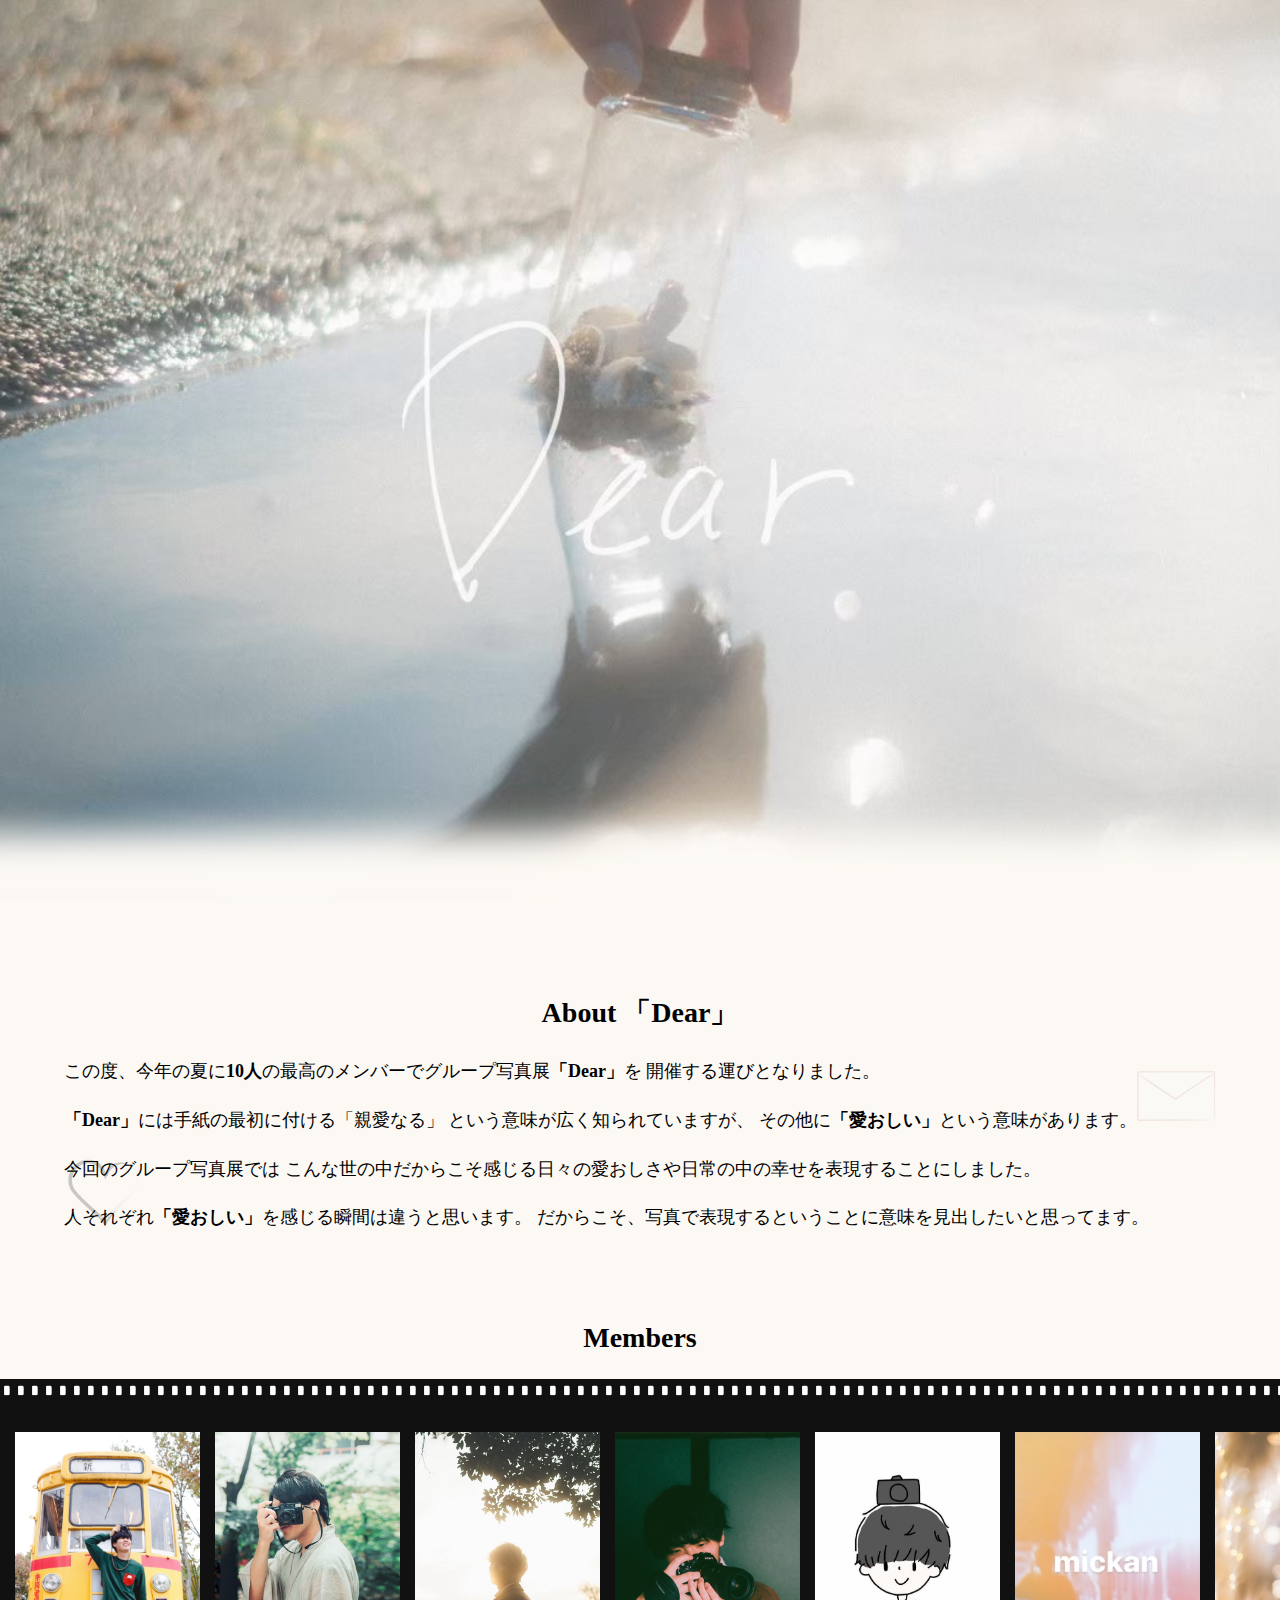
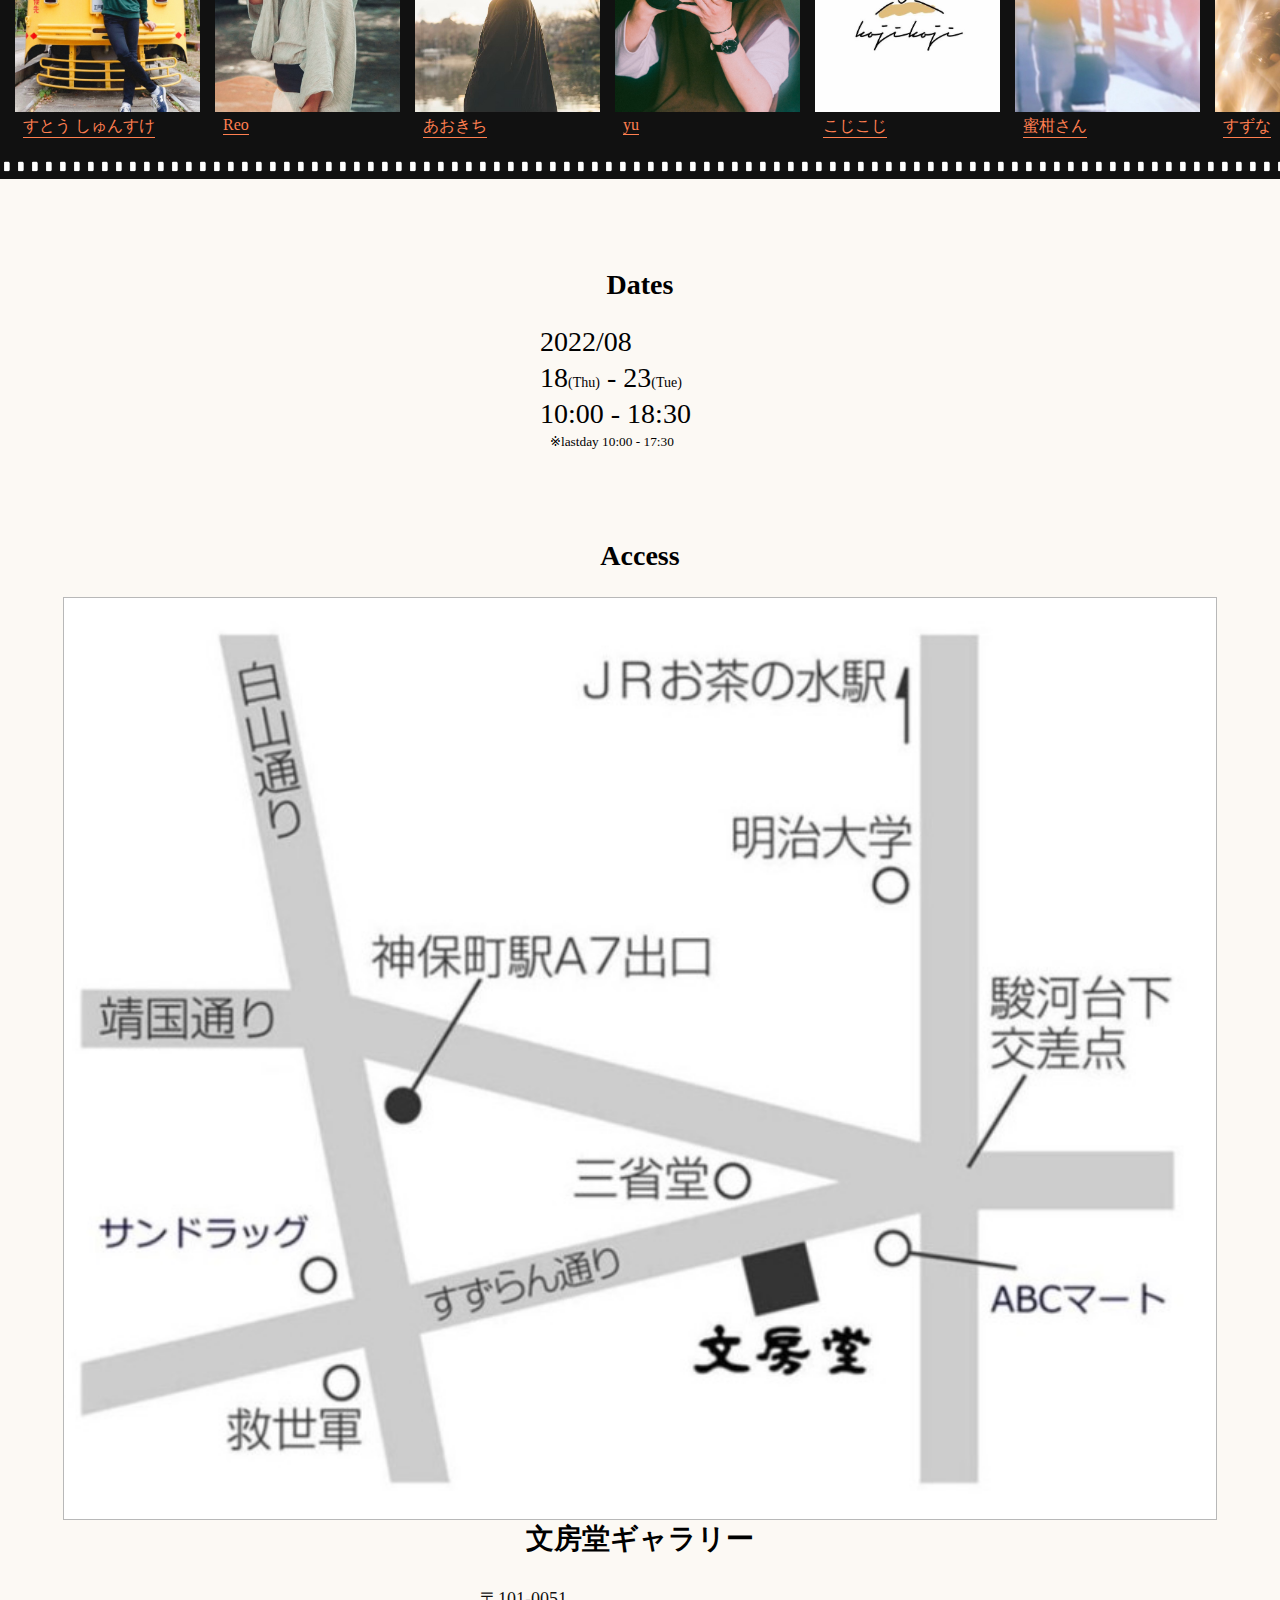
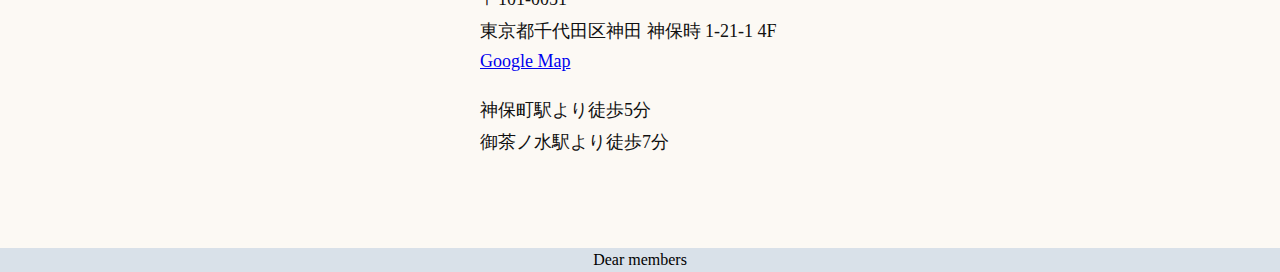
==== index.html @ 602540fa "OG descriptionとstyleの修正" ====
<!DOCTYPE html>
<html lang="js">
  <head prefix="og: http://ogp.me/ns#">
    <meta charset="UTF-8" />
    <meta http-equiv="X-UA-Compatible" content="IE=edge" />
    <meta name="viewport" content="width=device-width, initial-scale=1.0" />
    <meta
      property="og:url"
      content="https://dear-photo-exhibition.netlify.app"
    />
    <meta property="og:title" content="Dear グループ写真展" />
    <meta
      property="og:description"
      content="今年の夏に10人の最高のメンバーでグループ写真展「Dear」を開催いたします。"
    />
    <meta
      property="og:image"
      content="https://dear-photo-exhibition.netlify.app/images/main_visual.jpg"
    />
    <title>Dear グループ写真展</title>
    <link rel="stylesheet" href="style.css" />
  </head>
  <body>
    <main>
      <section class="top">
        <img
          class="main-visual"
          src="./images/main_visual.jpg"
          alt="Dearメインビジュアル"
        />
        <h1>Dear</h1>
      </section>
      <section class="about">
        <h2>About 「Dear」</h2>
        <p class="about-sentence">
          この度、今年の夏に<b>10人</b>の最高のメンバーでグループ写真展<b>「Dear」</b>を
          開催する運びとなりました。
        </p>
        <p class="about-sentence">
          <b>「Dear」</b>には手紙の最初に付ける「親愛なる」
          という意味が広く知られていますが、
          その他に<b>「愛おしい」</b>という意味があります。
        </p>

        <p class="about-sentence">
          今回のグループ写真展では
          こんな世の中だからこそ感じる日々の愛おしさや日常の中の幸せを表現することにしました。
        </p>
        <p class="about-sentence">
          人それぞれ<b>「愛おしい」</b>を感じる瞬間は違うと思います。
          だからこそ、写真で表現するということに意味を見出したいと思ってます。
        </p>
      </section>
      <section class="members">
        <h2>Members</h2>
        <div class="film">
          <div class="photo">
            <a href="./members/suto.html">
              <img src="./images/member_icons/suto.jpg" alt="" />
              <p>すとう しゅんすけ</p>
            </a>
          </div>
          <div class="photo">
            <a href="./members/reo.html">
              <img src="./images/member_icons/reo.jpg" alt="" />
              <p>Reo</p>
            </a>
          </div>
          <div class="photo">
            <a href="./members/aokichi.html">
              <img src="./images/member_icons/aokichi.jpg" alt="" />
              <p>あおきち</p>
            </a>
          </div>
          <div class="photo">
            <a href="./members/yugra.html">
              <img src="./images/member_icons/yugra.jpg" alt="" />
              <p>yu</p>
            </a>
          </div>
          <div class="photo">
            <a href="./members/kojikoji.html">
              <img src="./images/member_icons/koji.jpg" alt="" />
              <p>こじこじ</p>
            </a>
          </div>
          <div class="photo">
            <a href="./members/mickan.html">
              <img src="./images/member_icons/mickan.jpg" alt="" />
              <p>蜜柑さん</p>
            </a>
          </div>
          <div class="photo">
            <a href="./members/suzuna.html">
              <img src="./images/member_icons/suzuna.jpg" alt="" />
              <p>すずな</p>
            </a>
          </div>
          <div class="photo">
            <a href="./members/yu.html">
              <img src="./images/member_icons/yu.jpg" alt="" />
              <p>ゆう</p>
            </a>
          </div>
          <div class="photo">
            <a href="./members/rikkun.html">
              <img src="./images/member_icons/rikuto.jpg" alt="" />
              <p>Rikkun</p>
            </a>
          </div>
          <div class="photo">
            <a href="./members/hana.html">
              <img src="./images/member_icons/hana.jpg" alt="" />
              <p>Hana✽*</p>
            </a>
          </div>
        </div>
      </section>

      <section class="dates">
        <h2>Dates</h2>
        <p>2022/08</p>
        <p>18<span>(Thu)</span> - 23<span>(Tue)</span></p>
        <p>10:00 - 18:30</p>
        <small>※lastday 10:00 - 17:30</small>
      </section>
      <section class="access">
        <h2>Access</h2>
        <img class="map" src="./images/map.jpg" alt="" />
        <h2>文房堂ギャラリー</h2>
        <p>〒101-0051</p>
        <p>東京都千代田区神田 神保時 1-21-1 4F</p>
        <a
          href="https://goo.gl/maps/QJaPdSU6xFYSKf8Y8"
          target="_blank"
          rel="noopener noreferrer"
          >Google Map</a
        >
        <br />
        <p>神保町駅より徒歩5分</p>
        <p>御茶ノ水駅より徒歩7分</p>
      </section>
    </main>
    <footer>Dear members</footer>
  </body>
</html>
---- style.css ----
* {
  padding: 0;
  margin: 0;
}

h1 {
  display: none;
}

h2 {
  font-size: 28px;
  width: 100%;
  text-align: center;
  margin-bottom: 25px;
}

body {
  background-color: rgb(252, 249, 244);
}

.top,
.members {
  width: 100%;
}

.about,
.access,
.dates {
  width: 90%;
  margin: 90px 5%;
}

footer {
  padding: 3px 0;
  background-color: rgb(217, 225, 233);
  text-align: center;
}

/* Top */
.top {
  position: relative;
  overflow: hidden;
}

.main-visual {
  width: 100%;
  height: 100vh;
  object-fit: cover;
}

.top::after {
  content: ""; /* 疑似要素に必須 */
  width: 120%; /* 幅いっぱい */
  height: 12%; /* 高さいっぱい */
  display: block; /* 高さを指定するためにブロック要素にする */
  background-color: rgb(252, 249, 244);
  filter: blur(18px);
  position: absolute;
  bottom: -35px;
  left: -10%;
}

/* About */
.about {
  position: relative;
}

.about::before {
  content: "";
  position: absolute;
  background-image: url("./images/latter.png");
  background-size: contain;
  width: 80px;
  height: 80px;
  opacity: 0.2;
  top: 25%;
  right: 0;
}

.about::after {
  content: "";
  position: absolute;
  background-image: url("./images/heart-sh10.png");
  background-size: contain;
  width: 80px;
  height: 80px;
  opacity: 0.2;
  bottom: 0;
}

.about-sentence {
  font-size: 18px;
  letter-spacing: 1.2;
  line-height: 1.6;
  margin-bottom: 20px;
}

/* Members */
.members {
  margin: 90px 0;
  display: flex;
  flex-wrap: wrap;
  justify-content: space-around;
}

.member {
  width: 35%;
  display: flex;
  flex-direction: column;
  align-items: center;
}

.member-icon {
  width: 30vw;
  height: 30vw;
  max-width: 200px;
  max-height: 200px;
  border-radius: 50%;
  object-fit: cover;
}

.film {
  height: 400px;
  background-color: #111;
  position: relative;
  display: flex;
  align-items: center;
  overflow-x: scroll;
}

.film::before,
.film::after {
  content: "";
  position: absolute;
  width: 2015px;
  height: 16px;
  background-image: url("./images/white-dot.jpg");
  background-repeat: repeat-x;
  background-size: contain;
  left: 0px;
}

.film p {
  color: coral;
}

.photo {
  height: 70%;
  margin-left: 15px;
  margin-bottom: 15px;
}

.photo img {
  width: 185px;
  height: 100%;
  object-fit: cover;
}

.photo a {
  text-decoration: none;
}

.photo p {
  margin: 0px 8px;
  display: inline-block;
  color: coral;
  border-bottom: 1px solid coral;
}

.film::before {
  bottom: 4px;
}

.film::after {
  top: 4px;
}

/* Dates */
.dates p {
  width: 200px;
  font-size: 28px;
  margin: 4px auto;
}

.dates span {
  font-size: 14px;
}

.dates small {
  display: block;
  width: 180px;
  margin: 0 auto;
}

/* Access */
.access {
  display: flex;
  flex-direction: column;
  align-items: center;
}
.map {
  width: 100%;
  border: 1px solid rgb(184, 184, 184);
}

.access a,
.access p {
  width: 320px;
  font-size: 18px;
  margin: 4px 0;
}
.access p {
  color: #111;
}

@media screen and (orientation: portrait) {
  .main-visual {
    height: 100vh;
    /* max-height: 100vh; */
  }
}
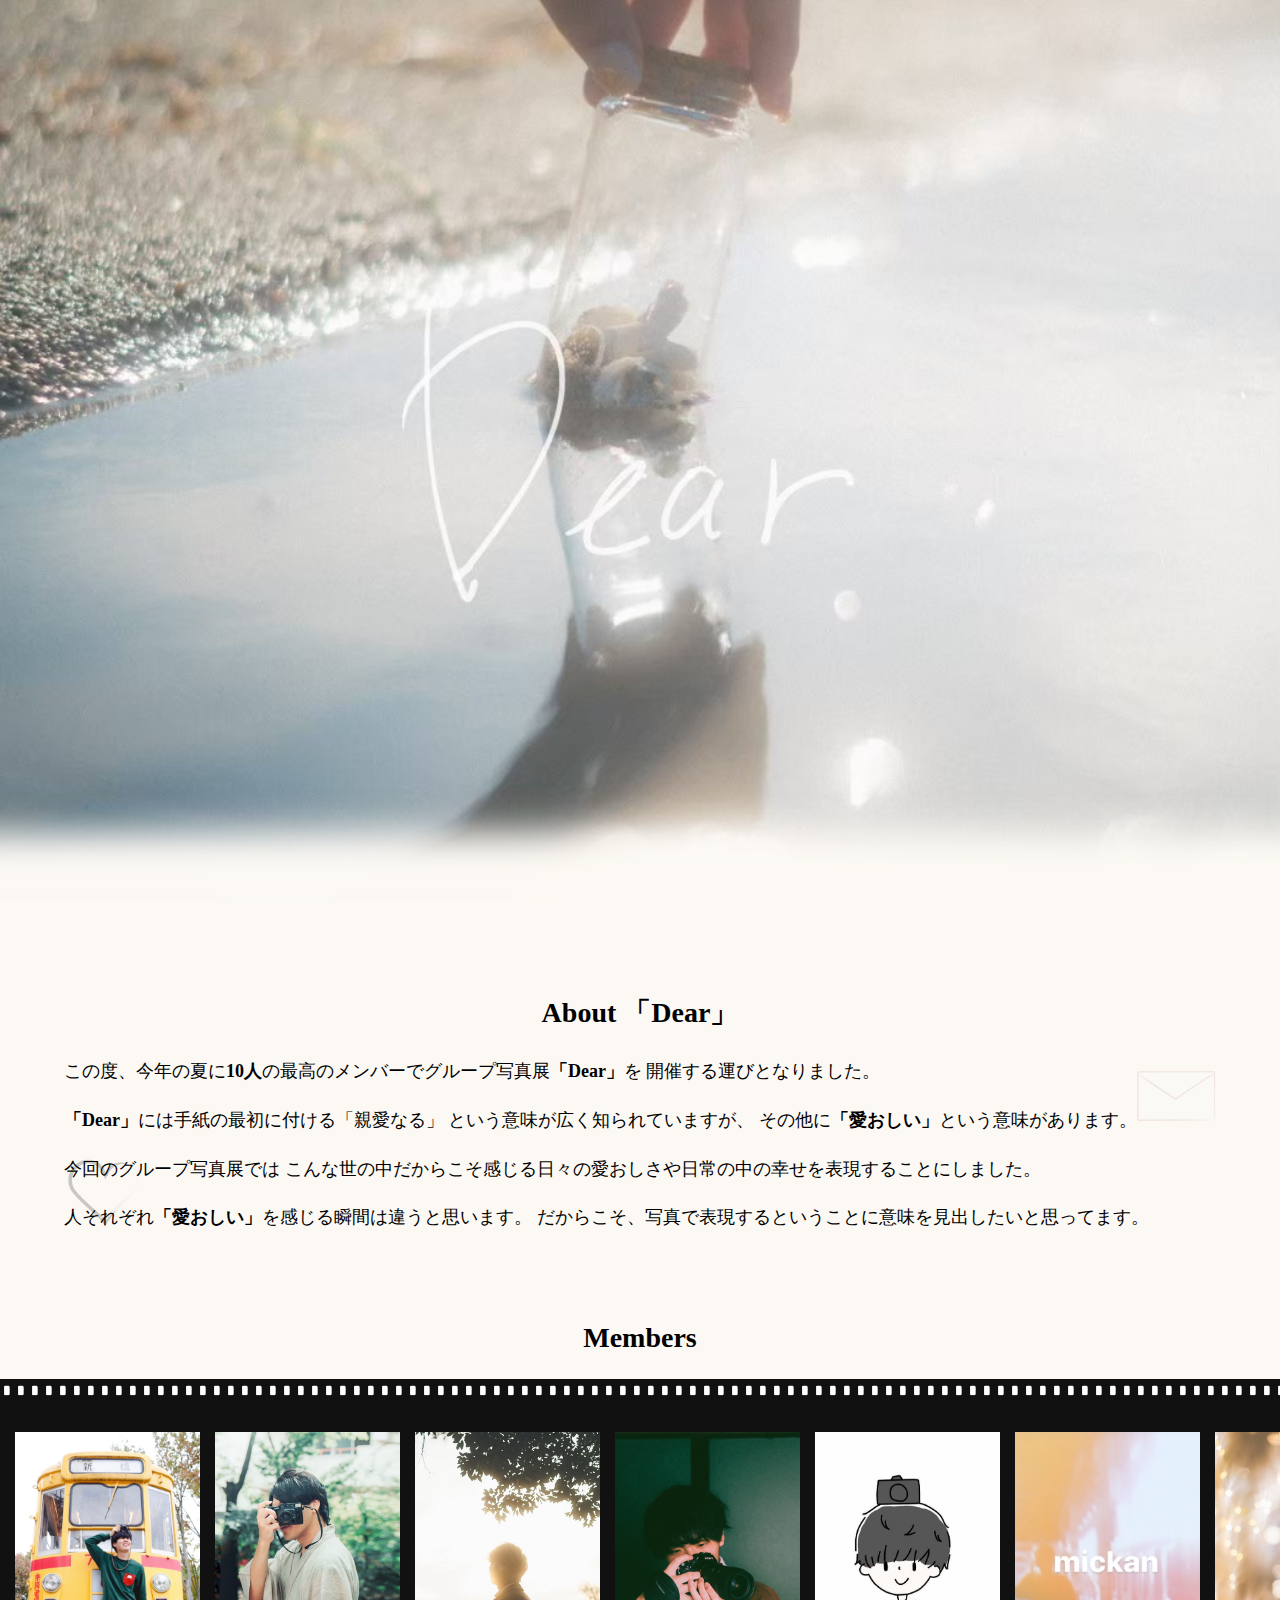
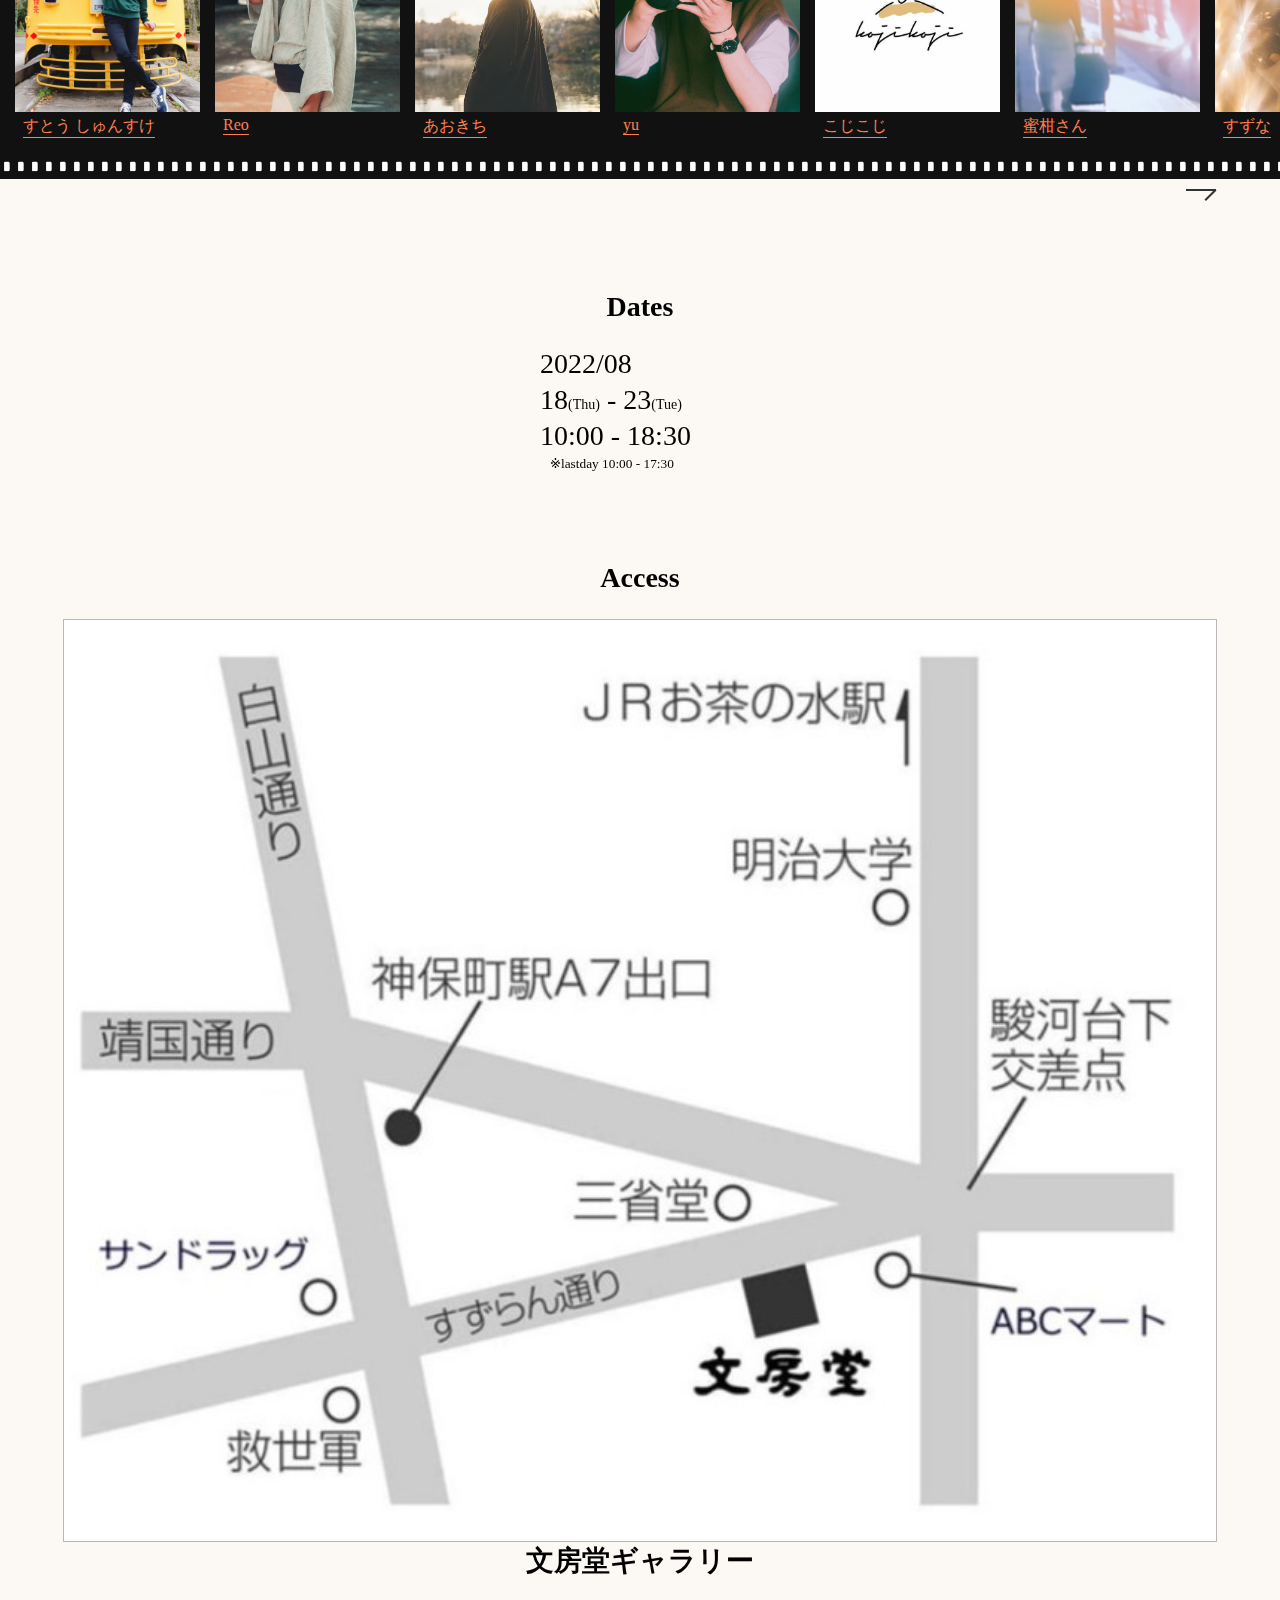
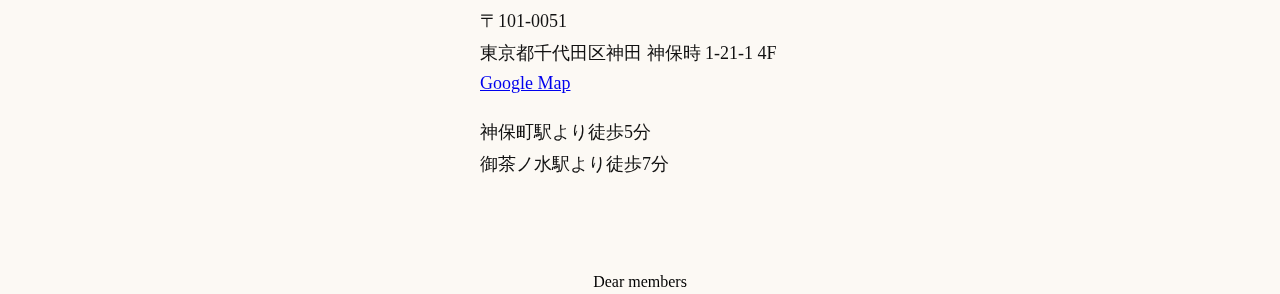
==== commit c1e8a59b: "scrollを促す矢印を付けた" ====
--- a/index.html
+++ b/index.html
@@ -53,67 +53,73 @@
       </section>
       <section class="members">
         <h2>Members</h2>
-        <div class="film">
-          <div class="photo">
-            <a href="./members/suto.html">
-              <img src="./images/member_icons/suto.jpg" alt="" />
-              <p>すとう しゅんすけ</p>
-            </a>
+        <div class="film-wrap" id="film">
+          <div class="film">
+            <div class="photo">
+              <a href="./members/suto.html">
+                <img src="./images/member_icons/suto.jpg" alt="" />
+                <p>すとう しゅんすけ</p>
+              </a>
+            </div>
+            <div class="photo">
+              <a href="./members/reo.html">
+                <img src="./images/member_icons/reo.jpg" alt="" />
+                <p>Reo</p>
+              </a>
+            </div>
+            <div class="photo">
+              <a href="./members/aokichi.html">
+                <img src="./images/member_icons/aokichi.jpg" alt="" />
+                <p>あおきち</p>
+              </a>
+            </div>
+            <div class="photo">
+              <a href="./members/yugra.html">
+                <img src="./images/member_icons/yugra.jpg" alt="" />
+                <p>yu</p>
+              </a>
+            </div>
+            <div class="photo">
+              <a href="./members/kojikoji.html">
+                <img src="./images/member_icons/koji.jpg" alt="" />
+                <p>こじこじ</p>
+              </a>
+            </div>
+            <div class="photo">
+              <a href="./members/mickan.html">
+                <img src="./images/member_icons/mickan.jpg" alt="" />
+                <p>蜜柑さん</p>
+              </a>
+            </div>
+            <div class="photo">
+              <a href="./members/suzuna.html">
+                <img src="./images/member_icons/suzuna.jpg" alt="" />
+                <p>すずな</p>
+              </a>
+            </div>
+            <div class="photo">
+              <a href="./members/yu.html">
+                <img src="./images/member_icons/yu.jpg" alt="" />
+                <p>ゆう</p>
+              </a>
+            </div>
+            <div class="photo">
+              <a href="./members/rikkun.html">
+                <img src="./images/member_icons/rikuto.jpg" alt="" />
+                <p>Rikkun</p>
+              </a>
+            </div>
+            <div class="photo">
+              <a href="./members/hana.html">
+                <img src="./images/member_icons/hana.jpg" alt="" />
+                <p>Hana✽*</p>
+              </a>
+            </div>
           </div>
-          <div class="photo">
-            <a href="./members/reo.html">
-              <img src="./images/member_icons/reo.jpg" alt="" />
-              <p>Reo</p>
-            </a>
-          </div>
-          <div class="photo">
-            <a href="./members/aokichi.html">
-              <img src="./images/member_icons/aokichi.jpg" alt="" />
-              <p>あおきち</p>
-            </a>
-          </div>
-          <div class="photo">
-            <a href="./members/yugra.html">
-              <img src="./images/member_icons/yugra.jpg" alt="" />
-              <p>yu</p>
-            </a>
-          </div>
-          <div class="photo">
-            <a href="./members/kojikoji.html">
-              <img src="./images/member_icons/koji.jpg" alt="" />
-              <p>こじこじ</p>
-            </a>
-          </div>
-          <div class="photo">
-            <a href="./members/mickan.html">
-              <img src="./images/member_icons/mickan.jpg" alt="" />
-              <p>蜜柑さん</p>
-            </a>
-          </div>
-          <div class="photo">
-            <a href="./members/suzuna.html">
-              <img src="./images/member_icons/suzuna.jpg" alt="" />
-              <p>すずな</p>
-            </a>
-          </div>
-          <div class="photo">
-            <a href="./members/yu.html">
-              <img src="./images/member_icons/yu.jpg" alt="" />
-              <p>ゆう</p>
-            </a>
-          </div>
-          <div class="photo">
-            <a href="./members/rikkun.html">
-              <img src="./images/member_icons/rikuto.jpg" alt="" />
-              <p>Rikkun</p>
-            </a>
-          </div>
-          <div class="photo">
-            <a href="./members/hana.html">
-              <img src="./images/member_icons/hana.jpg" alt="" />
-              <p>Hana✽*</p>
-            </a>
-          </div>
+        </div>
+        <div class="arrow-wrap">
+          <span class="arrow left-arrow" id="left-arrow"></span>
+          <span class="arrow right-arrow" id="right-arrow"></span>
         </div>
       </section>
 
@@ -143,4 +149,5 @@
     </main>
     <footer>Dear members</footer>
   </body>
+  <script src="./index.js"></script>
 </html>
--- a/style.css
+++ b/style.css
@@ -1,6 +1,7 @@
 * {
   padding: 0;
   margin: 0;
+  font-family: "游明朝", "Yu Mincho", YuMincho, "Hiragino Mincho Pro", serif !important;
 }
 
 h1 {
@@ -32,7 +33,6 @@
 
 footer {
   padding: 3px 0;
-  background-color: rgb(217, 225, 233);
   text-align: center;
 }
 
@@ -119,13 +119,17 @@
   object-fit: cover;
 }
 
+.film-wrap {
+  width: 100%;
+  background-color: #111;
+  overflow-x: scroll;
+}
+
 .film {
   height: 400px;
-  background-color: #111;
   position: relative;
   display: flex;
   align-items: center;
-  overflow-x: scroll;
 }
 
 .film::before,
@@ -175,6 +179,48 @@
   top: 4px;
 }
 
+.arrow-wrap {
+  width: 90%;
+  display: flex;
+  justify-content: space-between;
+}
+
+.arrow {
+  content: "";
+  display: block;
+  width: 30px;
+  height: 2px;
+  background-color: #333;
+  margin: 10px 0;
+  opacity: 0;
+  transition: all 0.5s;
+  transform: translateX(-10px);
+}
+
+.right-arrow {
+  transform: translateX(10px);
+}
+
+.arrow::before {
+  content: "";
+  display: block;
+  width: 15px;
+  height: 2px;
+  background-color: #333;
+  margin: 5px 0;
+  transform: translate(-2px, 0px) rotate(45deg);
+}
+
+.right-arrow::before {
+  transform: translate(17px, 0px) rotate(-45deg);
+}
+
+.onDisplay {
+  opacity: 1;
+  transition: all 0.5s;
+  transform: translateX(0px);
+}
+
 /* Dates */
 .dates p {
   width: 200px;
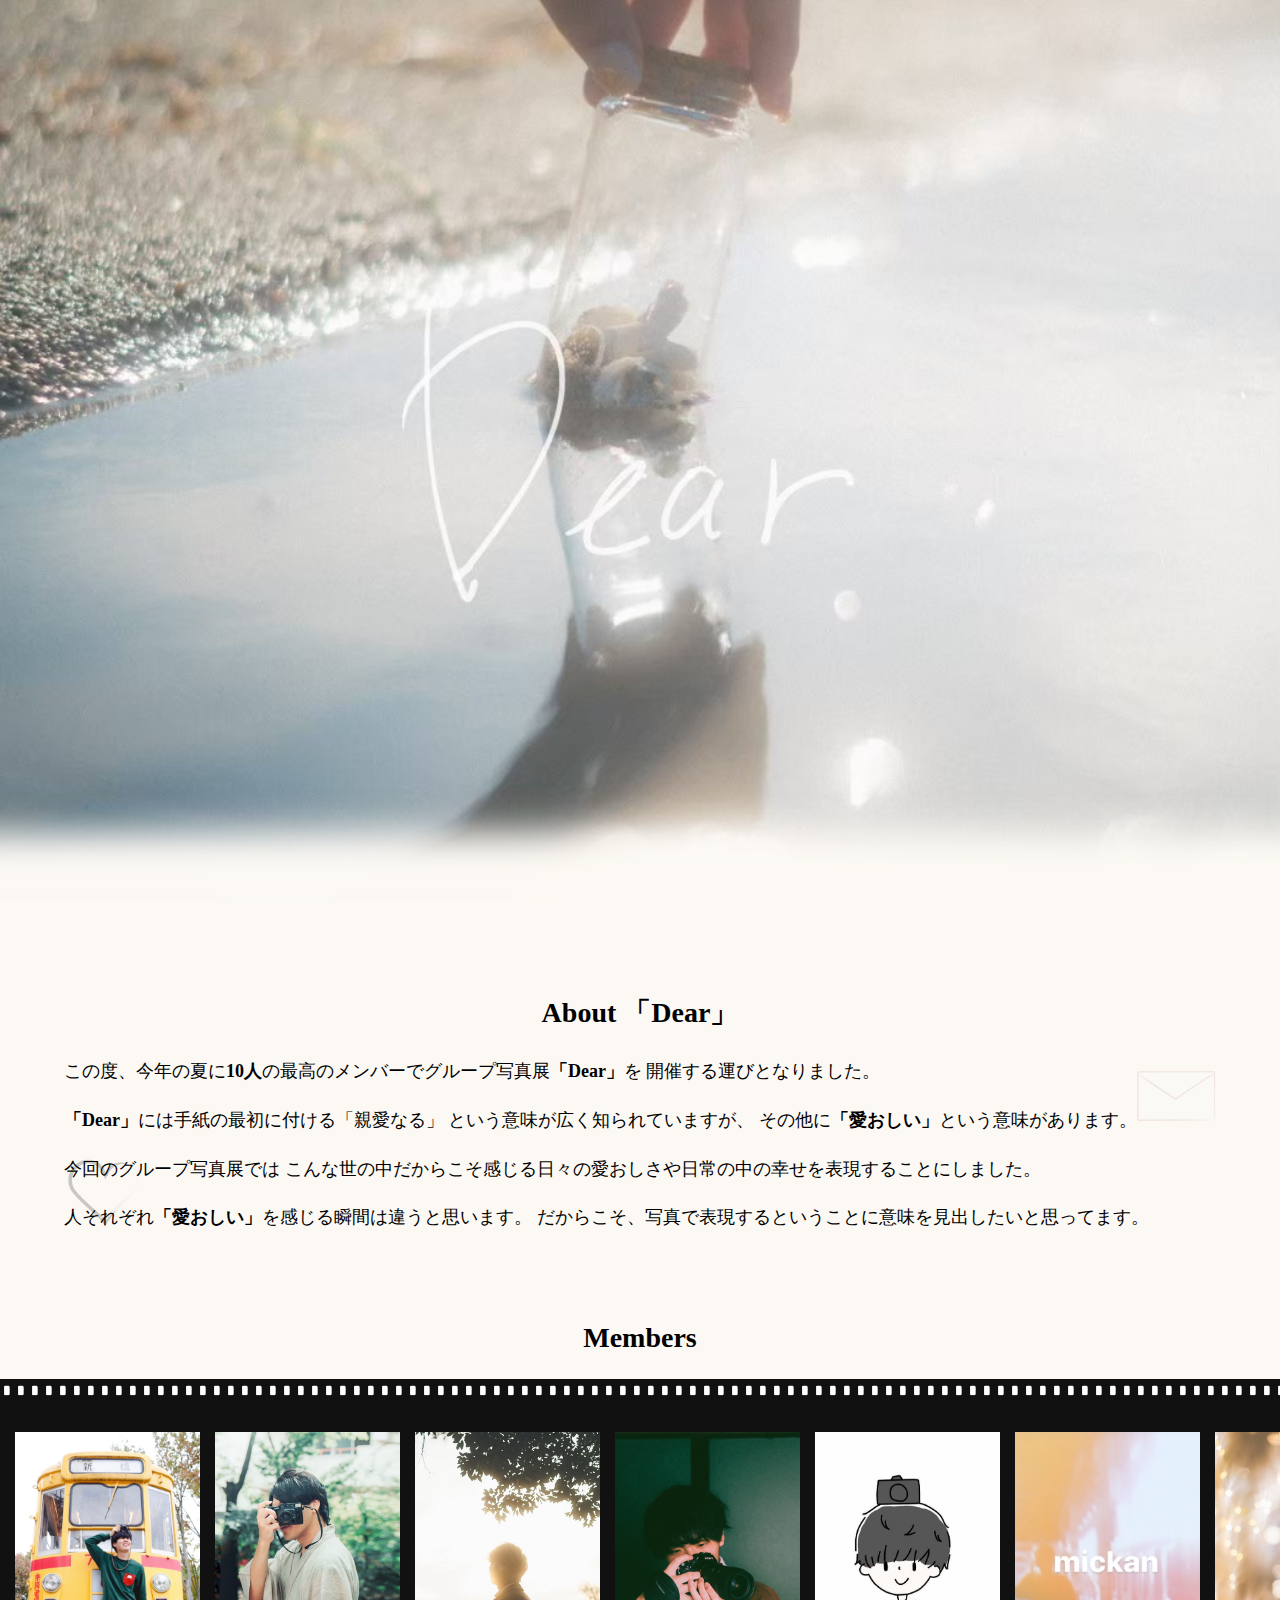
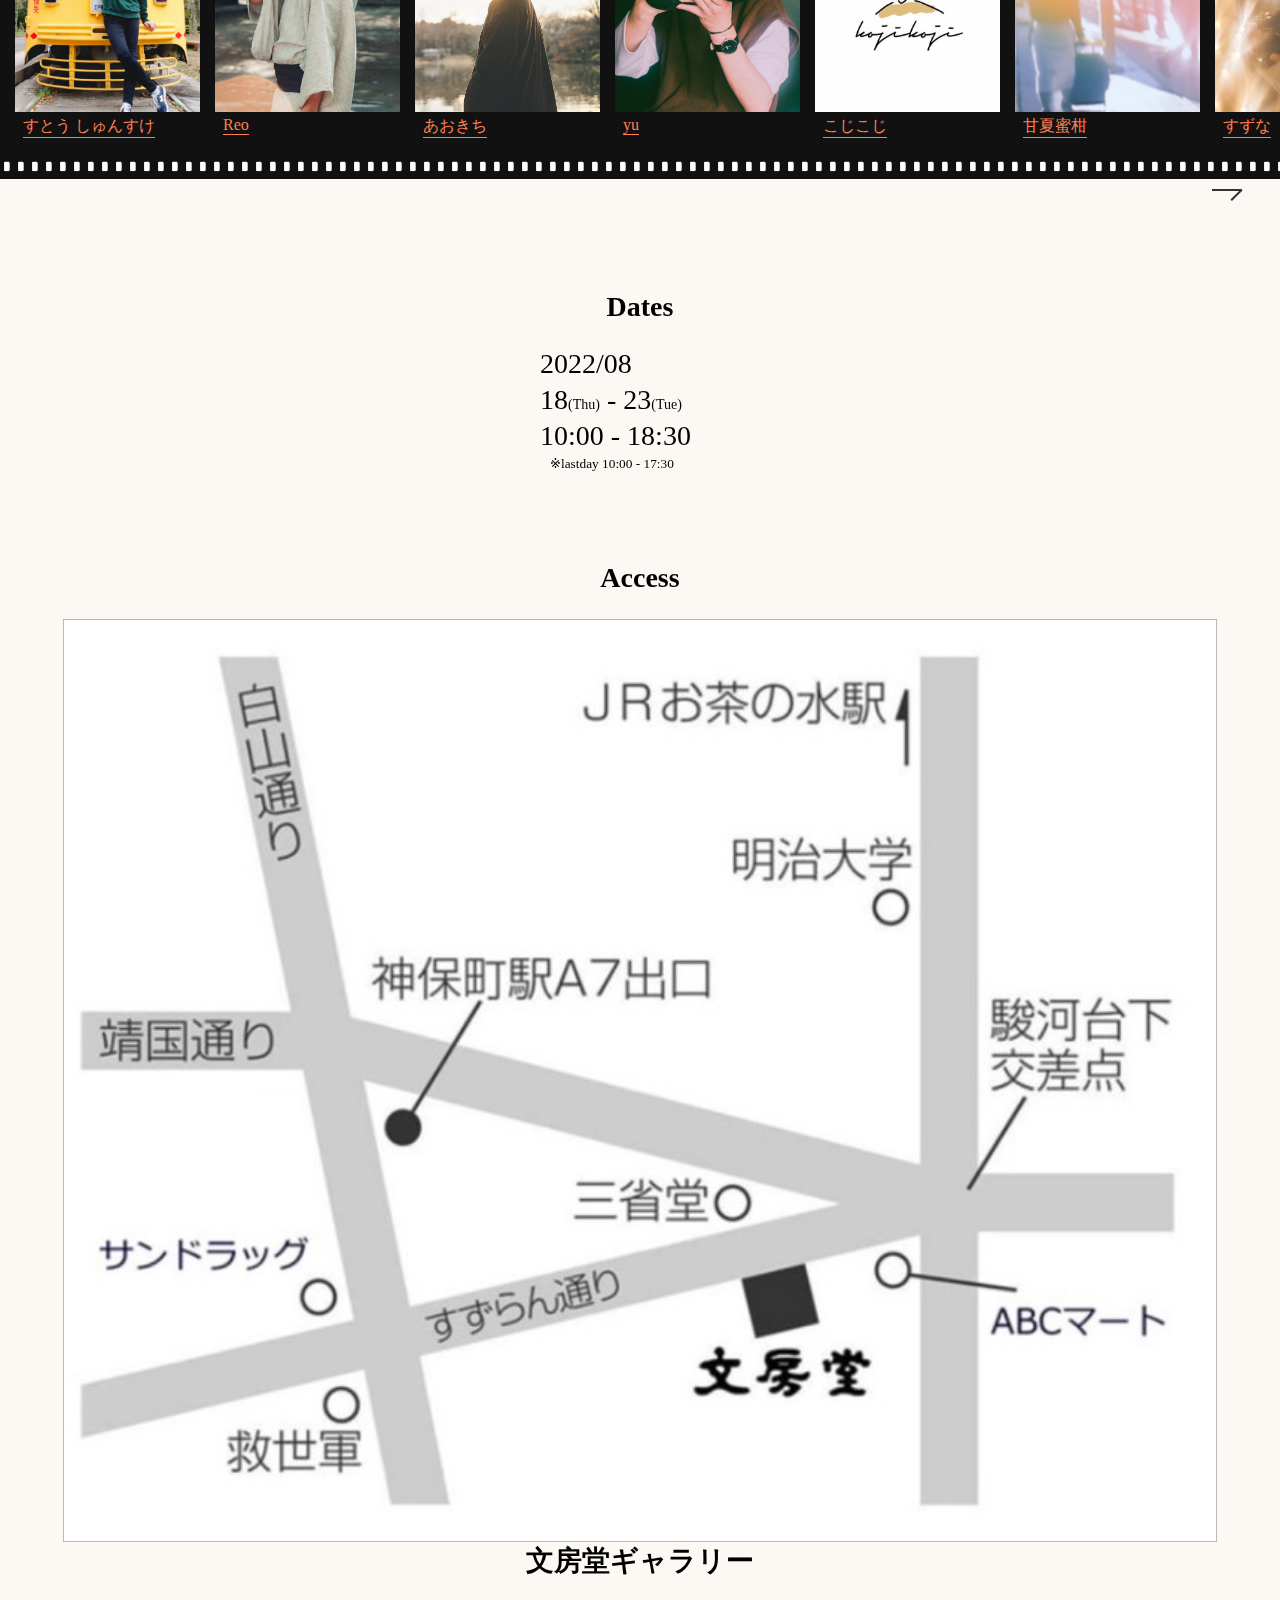
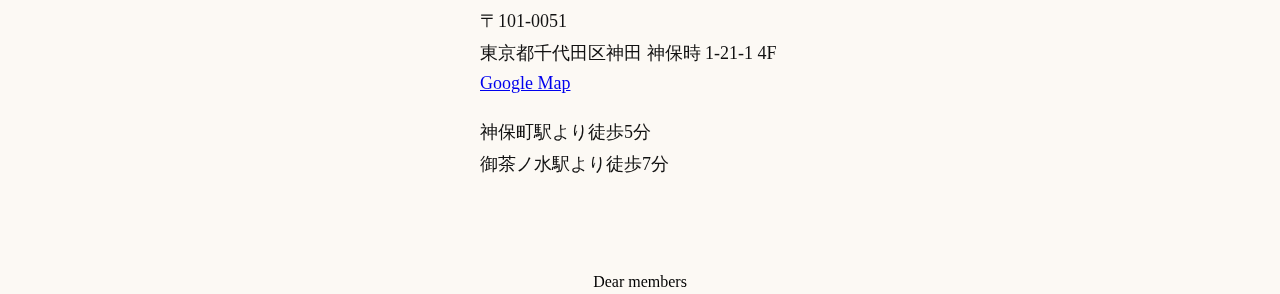
==== commit fa3d263e: "蜜柑の名前を修正" ====
--- a/index.html
+++ b/index.html
@@ -88,7 +88,7 @@
             <div class="photo">
               <a href="./members/mickan.html">
                 <img src="./images/member_icons/mickan.jpg" alt="" />
-                <p>蜜柑さん</p>
+                <p>甘夏蜜柑</p>
               </a>
             </div>
             <div class="photo">
--- a/style.css
+++ b/style.css
@@ -180,7 +180,7 @@
 }
 
 .arrow-wrap {
-  width: 90%;
+  width: 94%;
   display: flex;
   justify-content: space-between;
 }
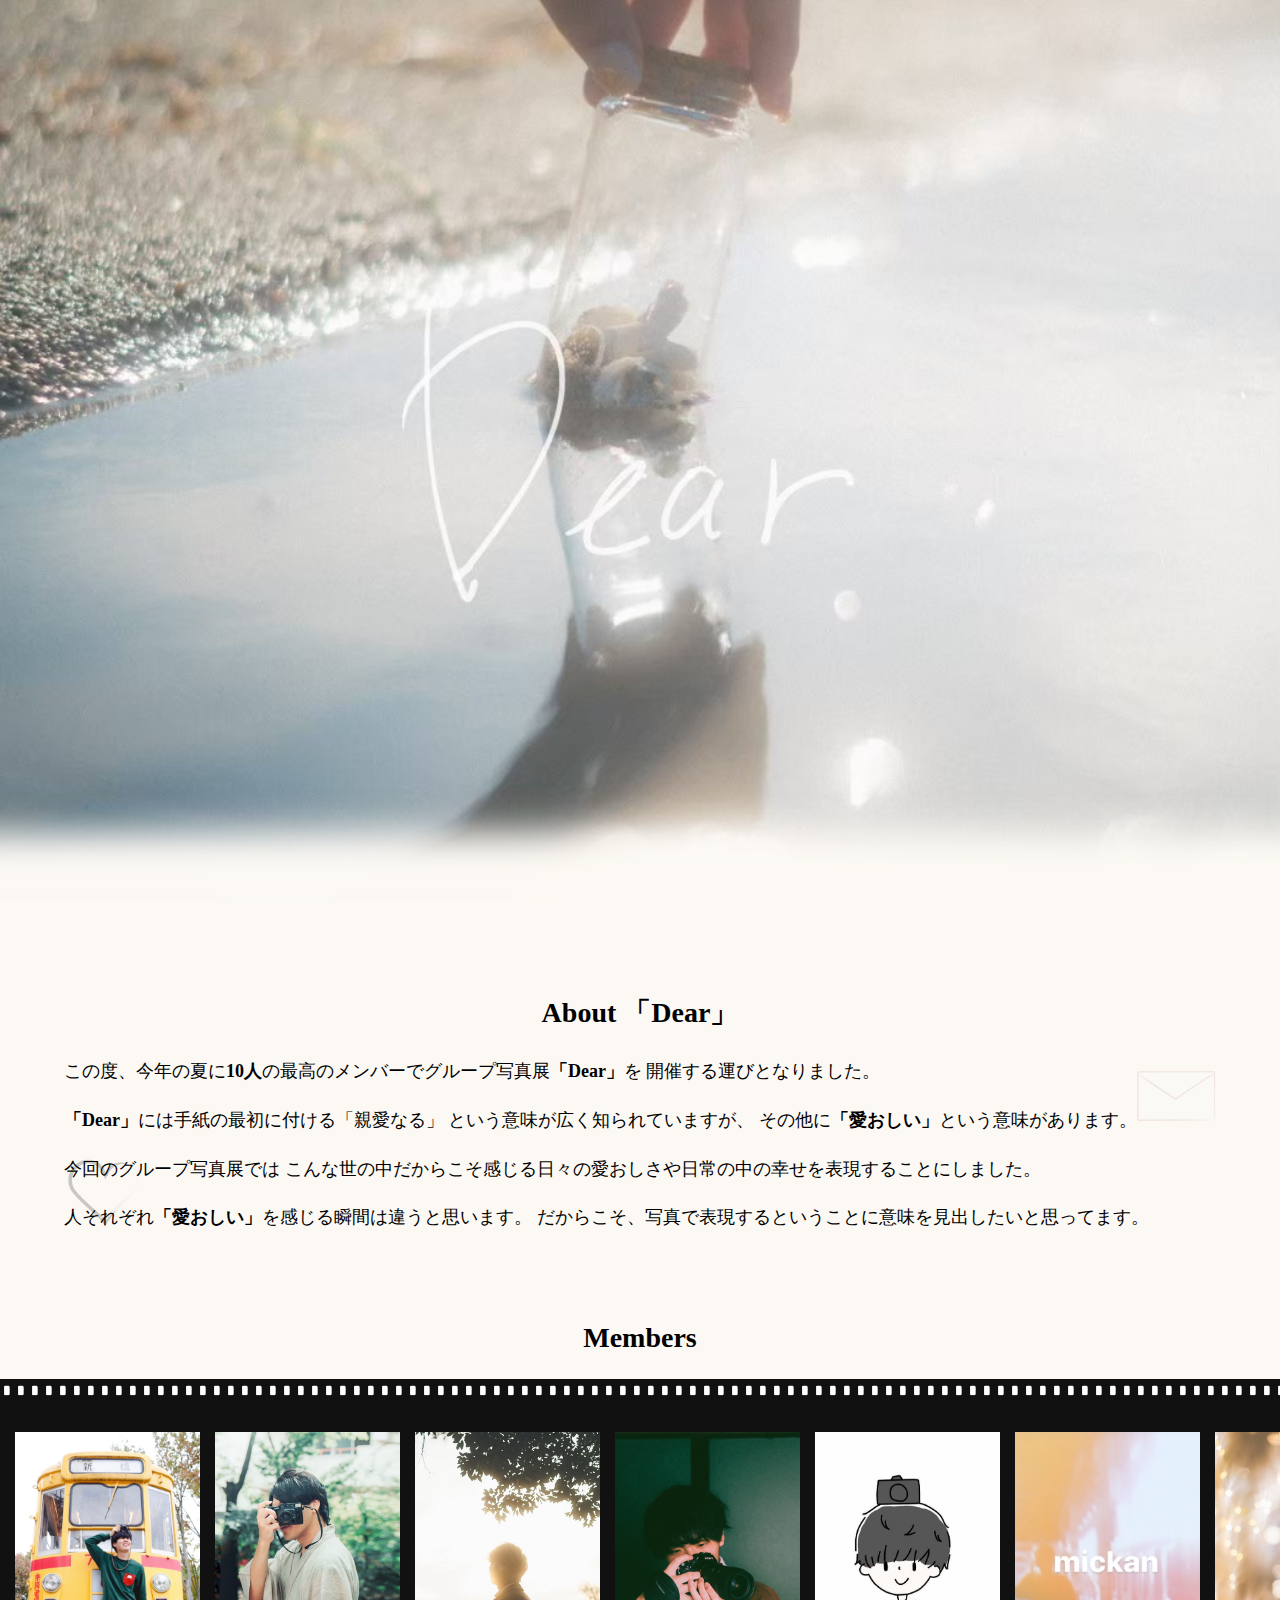
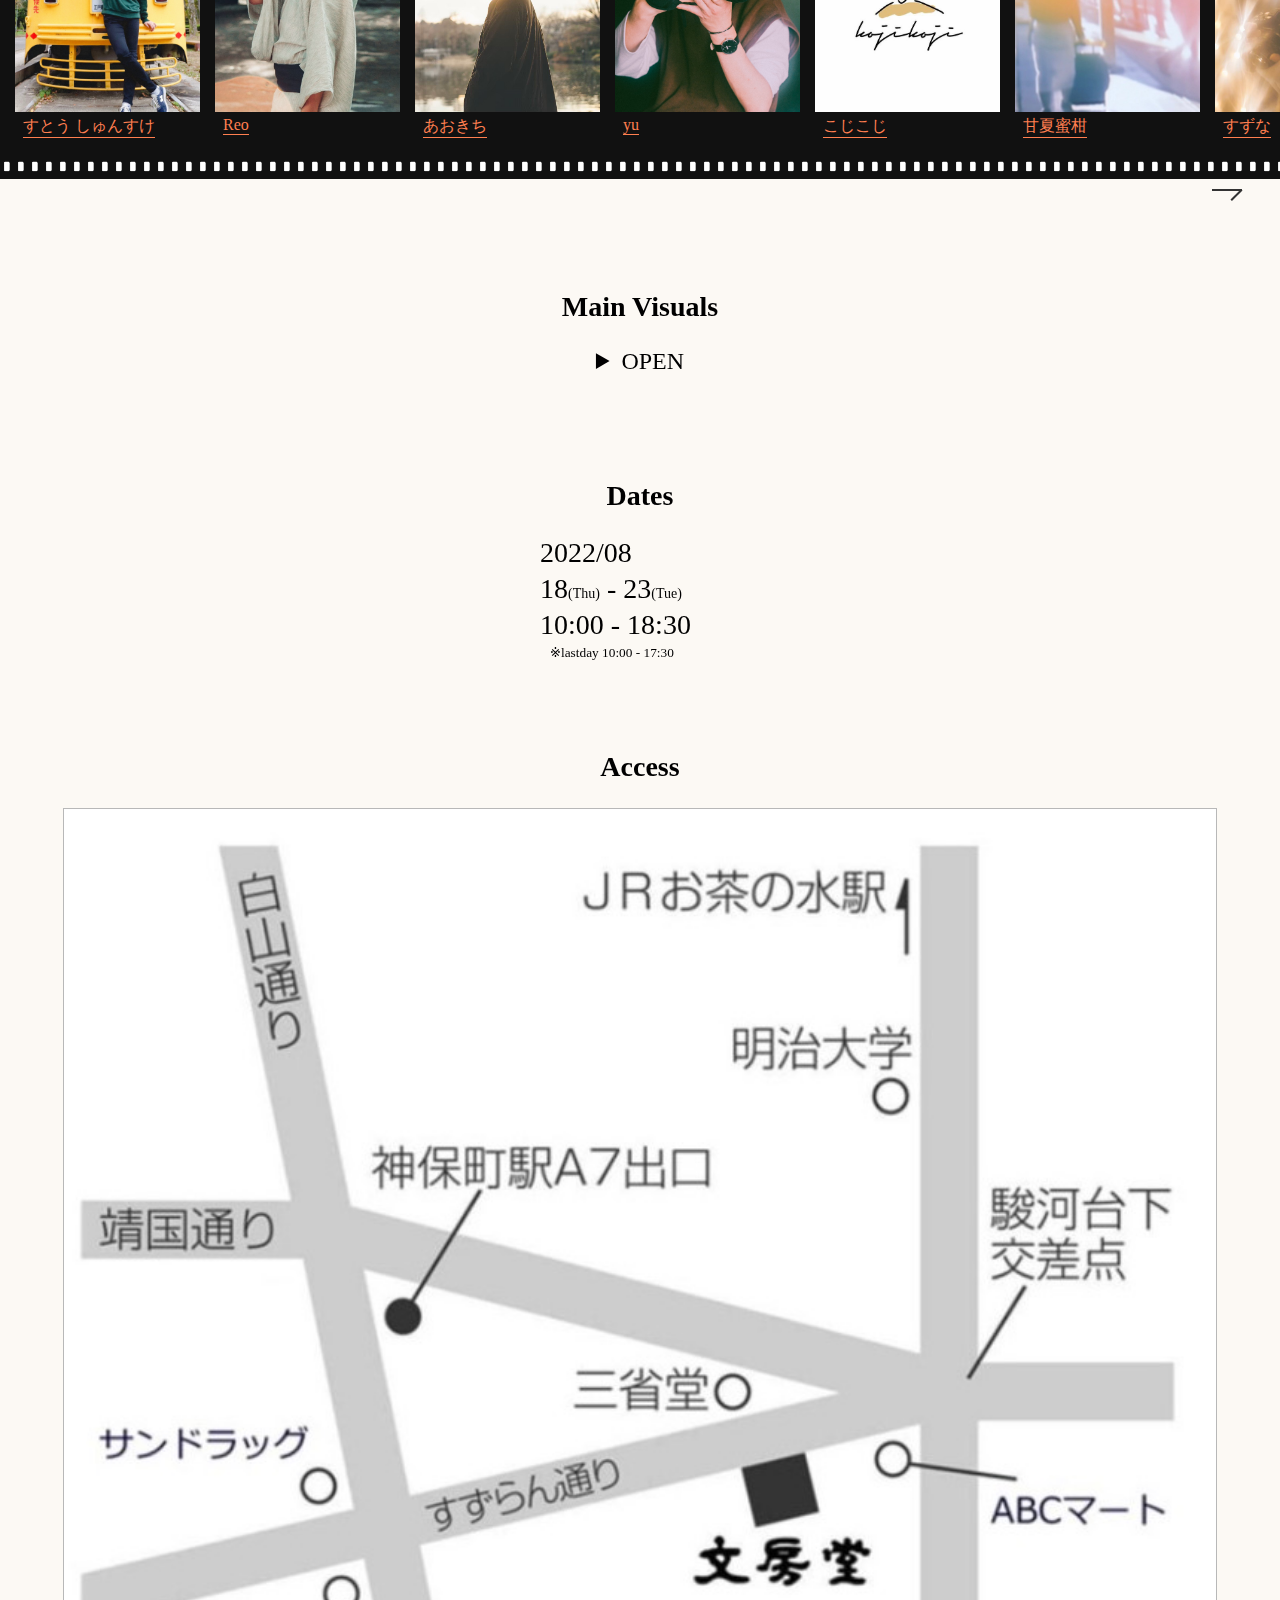
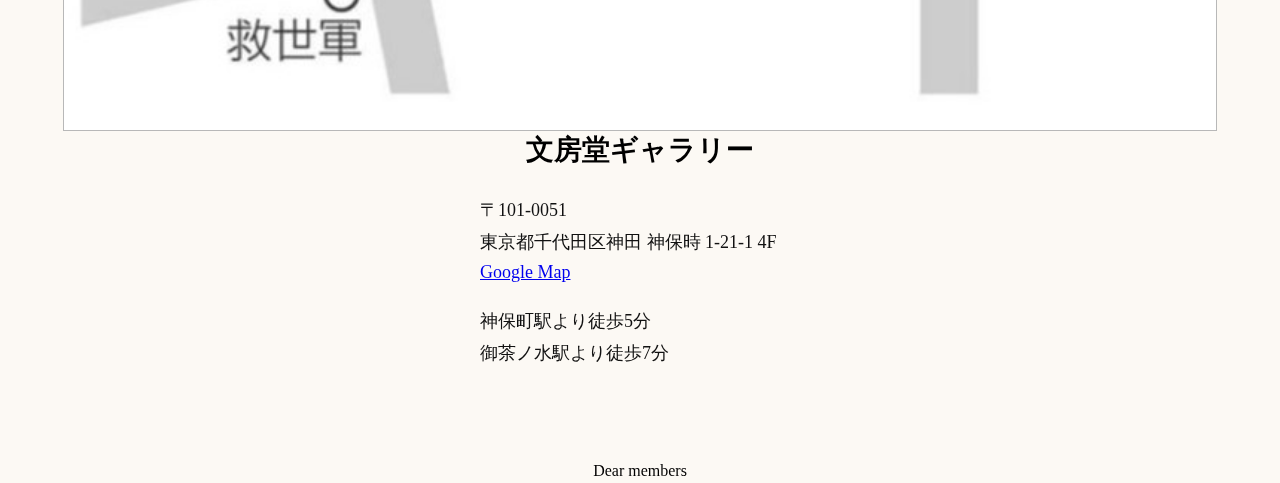
==== commit 0523a9e1: "mainvisualsの追加" ====
--- a/index.html
+++ b/index.html
@@ -123,6 +123,36 @@
         </div>
       </section>
 
+      <section class="main-visuals">
+        <h2>Main Visuals</h2>
+        <details>
+          <summary></summary>
+
+          <div class="details-contents">
+            <div class="frame-wrap">
+              <div class="frame">
+                <img
+                  class="main-visual-image"
+                  src="./images/main_visuals/rikuto.jpg"
+                />
+                <span class="shadow"></span>
+              </div>
+              <p class="name">Rikkun</p>
+            </div>
+            <div class="frame-wrap">
+              <div class="frame">
+                <img
+                  class="main-visual-image"
+                  src="./images/main_visuals/rikuto.jpg"
+                />
+                <span class="shadow"></span>
+              </div>
+              <p class="name">Rikkun</p>
+            </div>
+          </div>
+        </details>
+      </section>
+
       <section class="dates">
         <h2>Dates</h2>
         <p>2022/08</p>
--- a/style.css
+++ b/style.css
@@ -26,6 +26,7 @@
 
 .about,
 .access,
+.main-visuals,
 .dates {
   width: 90%;
   margin: 90px 5%;
@@ -221,6 +222,108 @@
   transform: translateX(0px);
 }
 
+/* MainVisuals */
+.main-visuals {
+}
+
+summary {
+  text-align: center;
+  font-size: 24px;
+  margin-bottom: 15px;
+  cursor: pointer;
+}
+
+details summary::after {
+  content: "OPEN";
+}
+
+details[open] summary::after {
+  content: "CLOSE";
+}
+
+details[open] .details-contents {
+  animation: fadeIn 0.6s ease;
+}
+
+@keyframes fadeIn {
+  0% {
+    opacity: 0; /* 透明 */
+    transform: translateY(-10px); /* 上から表示 */
+  }
+  100% {
+    opacity: 1;
+    transform: none;
+  }
+}
+
+.fram-wrap {
+  width: 100%;
+}
+
+.frame {
+  border: #333 8px solid;
+  box-shadow: 4px 4px 5px 2px rgba(122, 122, 122, 0.91) inset;
+  position: relative;
+  background-color: #fffdf8;
+  display: flex;
+  justify-content: center;
+  align-items: center;
+  padding: 40px;
+  width: calc(100% - 96px);
+  height: auto;
+  position: relative;
+}
+
+.main-visual-image {
+  width: 100%;
+  border: 6px solid;
+  border-color: #cdcdcd #e6e6e6 #f0f0f0 #c0c0c0;
+  color: transparent;
+}
+
+.shadow {
+  position: absolute;
+  z-index: -1;
+  content: "";
+  display: block;
+  filter: blur(2px);
+  top: 0px;
+  left: 0px;
+  width: 100%;
+  height: 100%;
+}
+.shadow::before {
+  position: absolute;
+  z-index: -1;
+  content: "";
+  display: block;
+  filter: blur(2px);
+  top: 0px;
+  right: -20px;
+  border-left: 20px solid #868686;
+  border-top: 10px solid transparent;
+  height: 100%;
+}
+
+.shadow::after {
+  position: absolute;
+  z-index: -1;
+  content: "";
+  display: block;
+  filter: blur(2px);
+  bottom: -18px;
+  right: -20px;
+  border-top: 18px solid #868686;
+  border-left: 10px solid transparent;
+  width: calc(100% + 14px);
+}
+
+.name {
+  font-size: 16px;
+  text-align: end;
+  margin: 8px 0 20px;
+}
+
 /* Dates */
 .dates p {
   width: 200px;
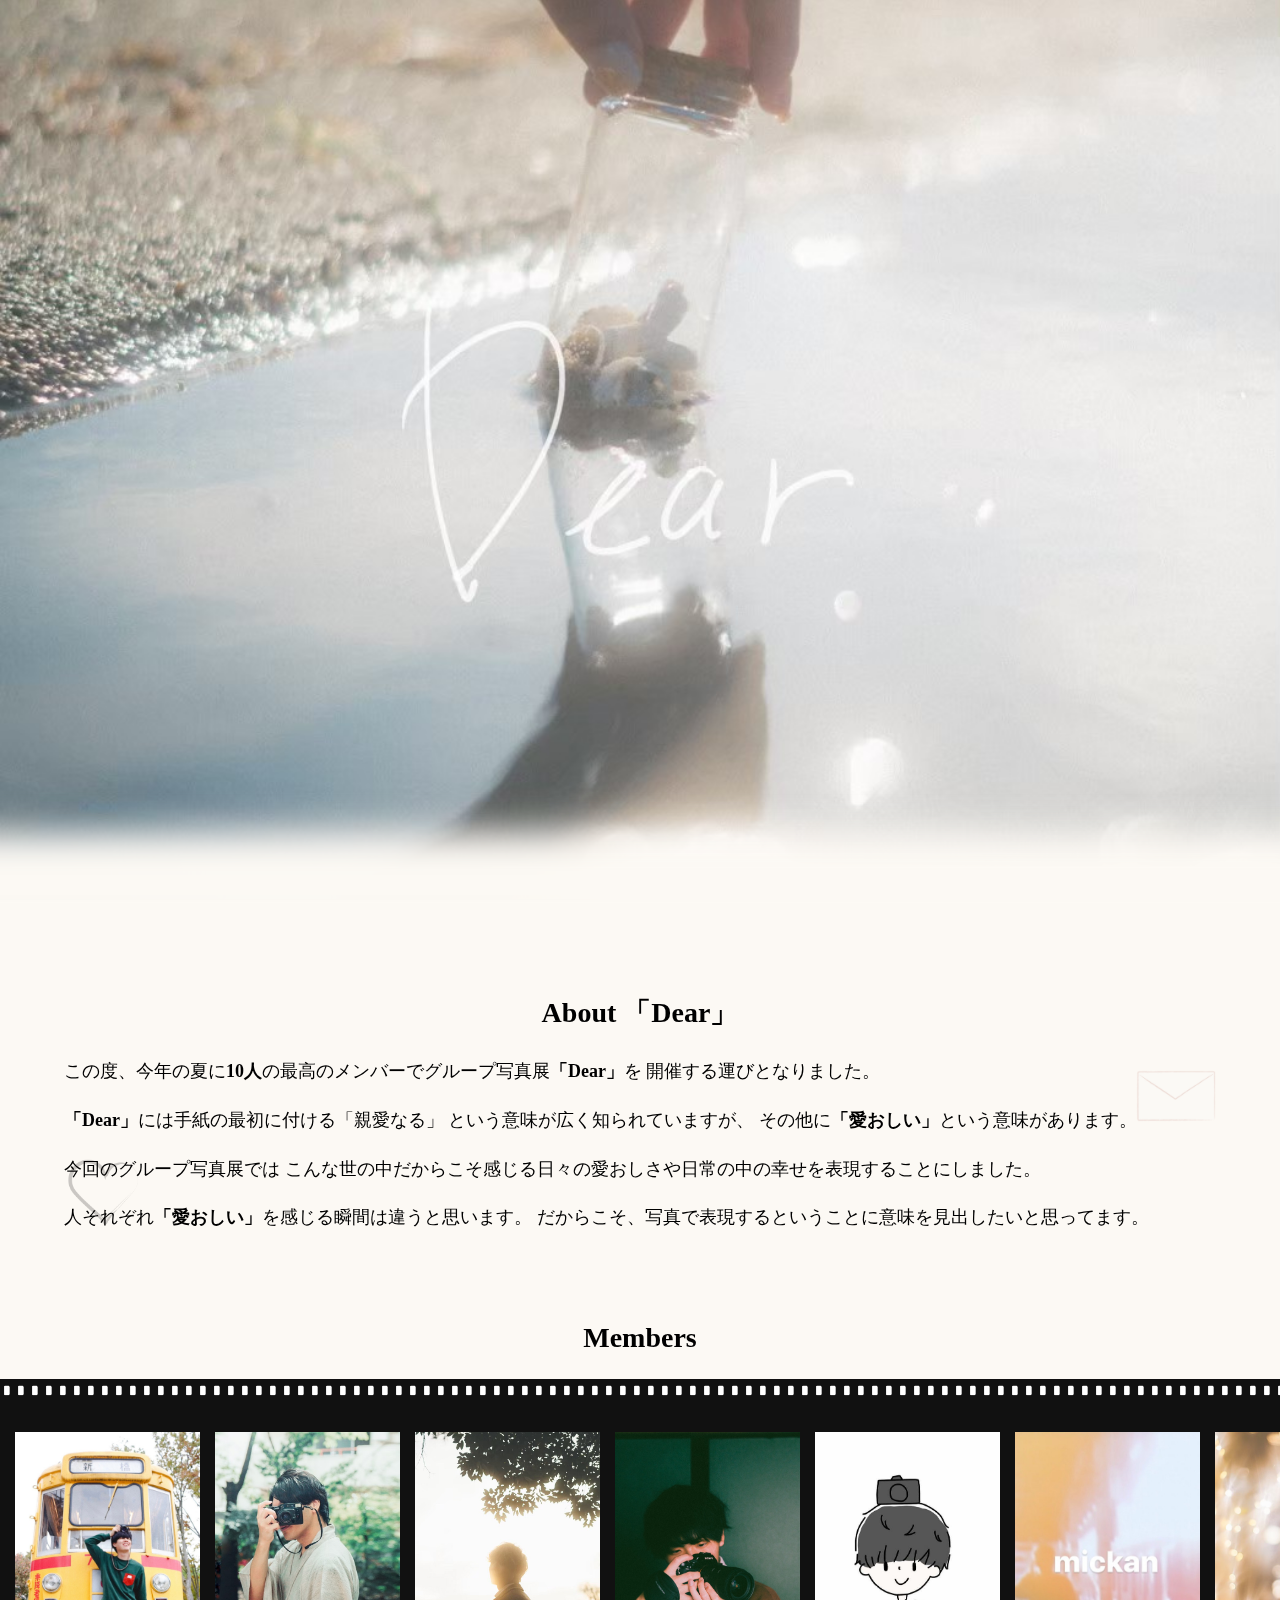
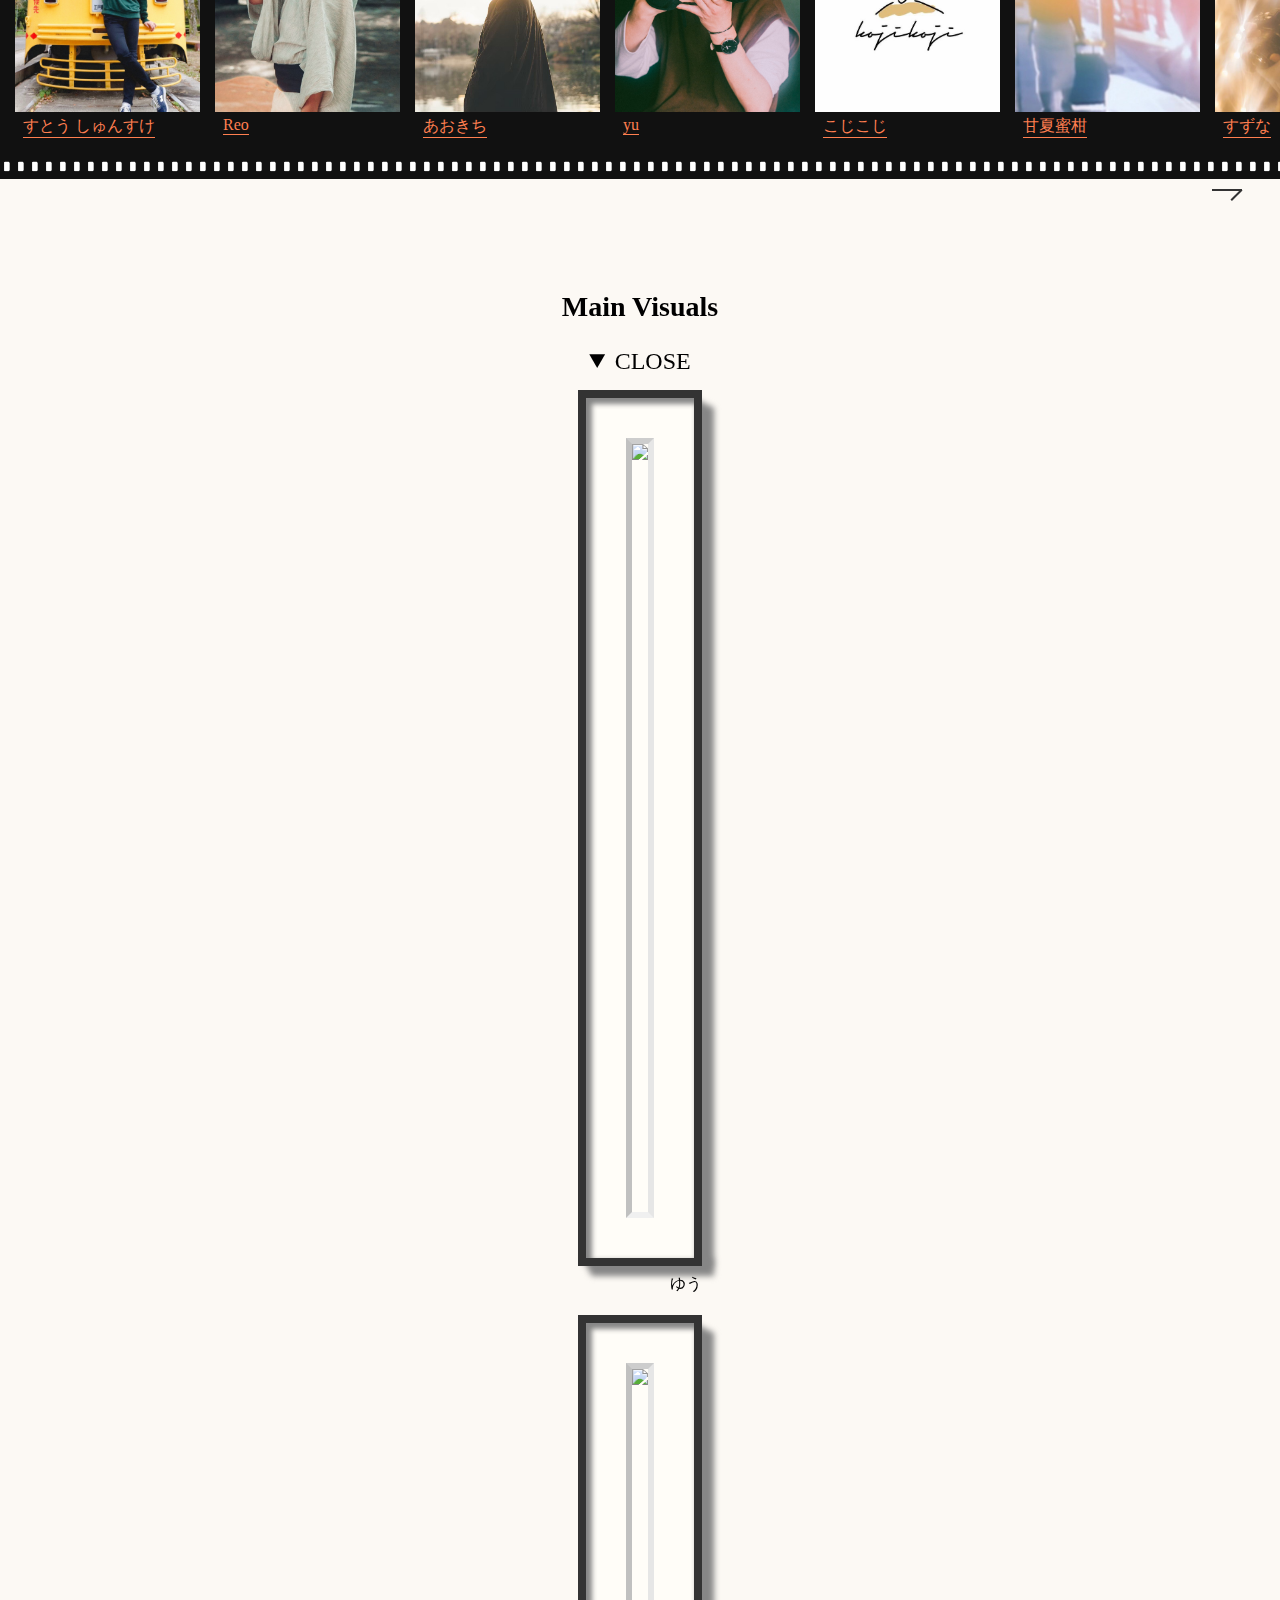
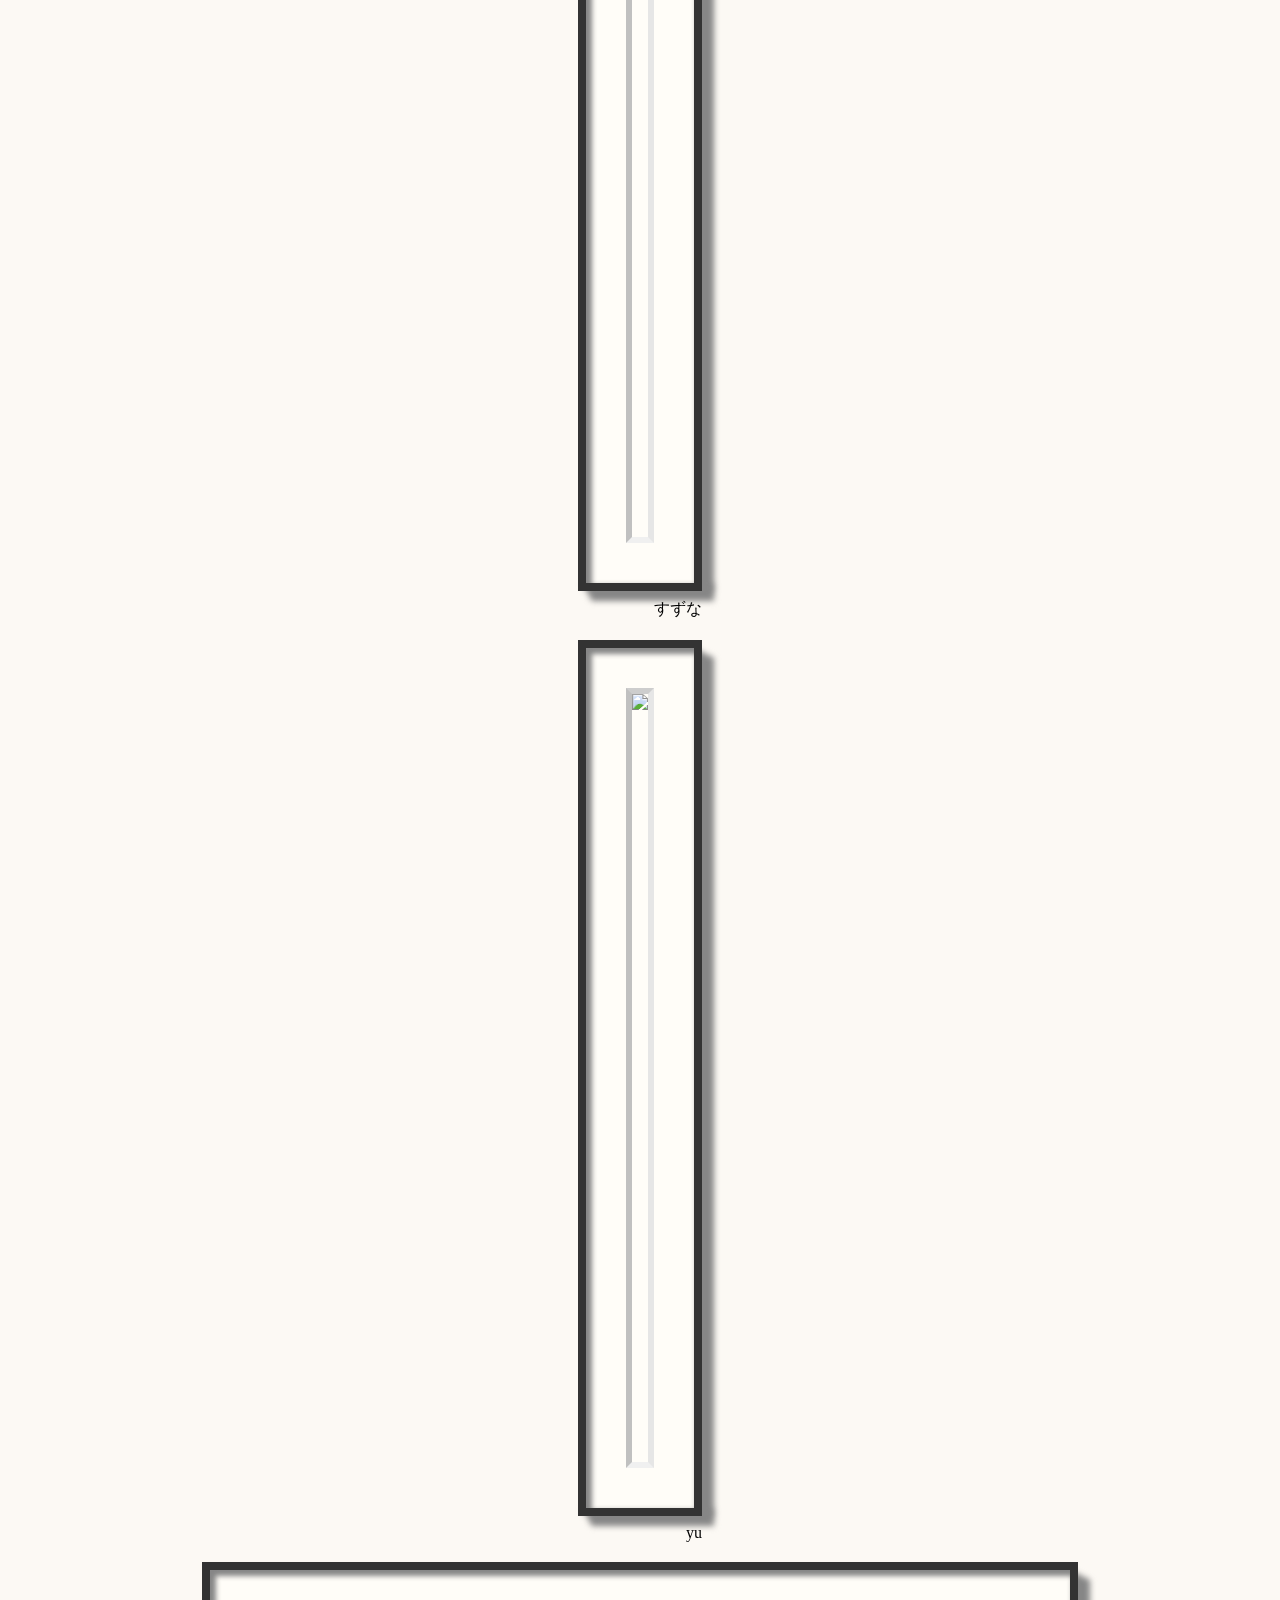
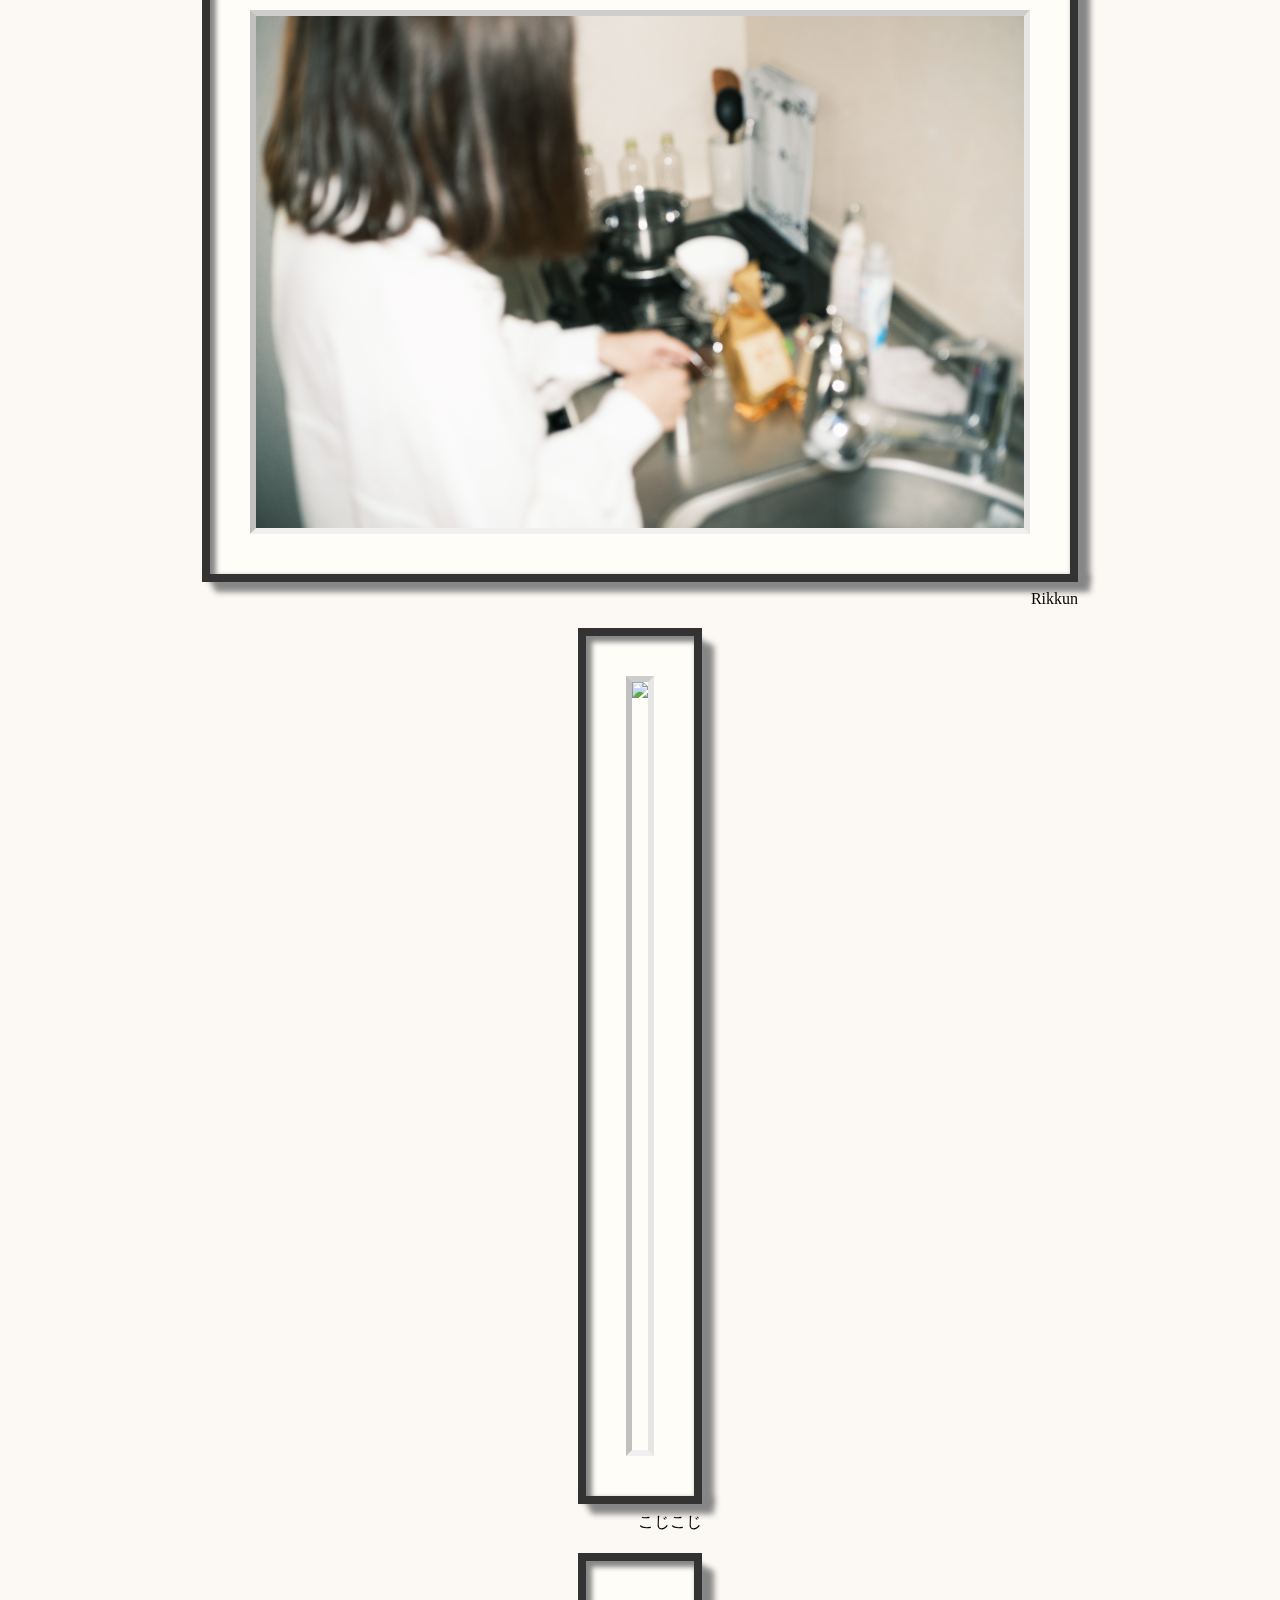
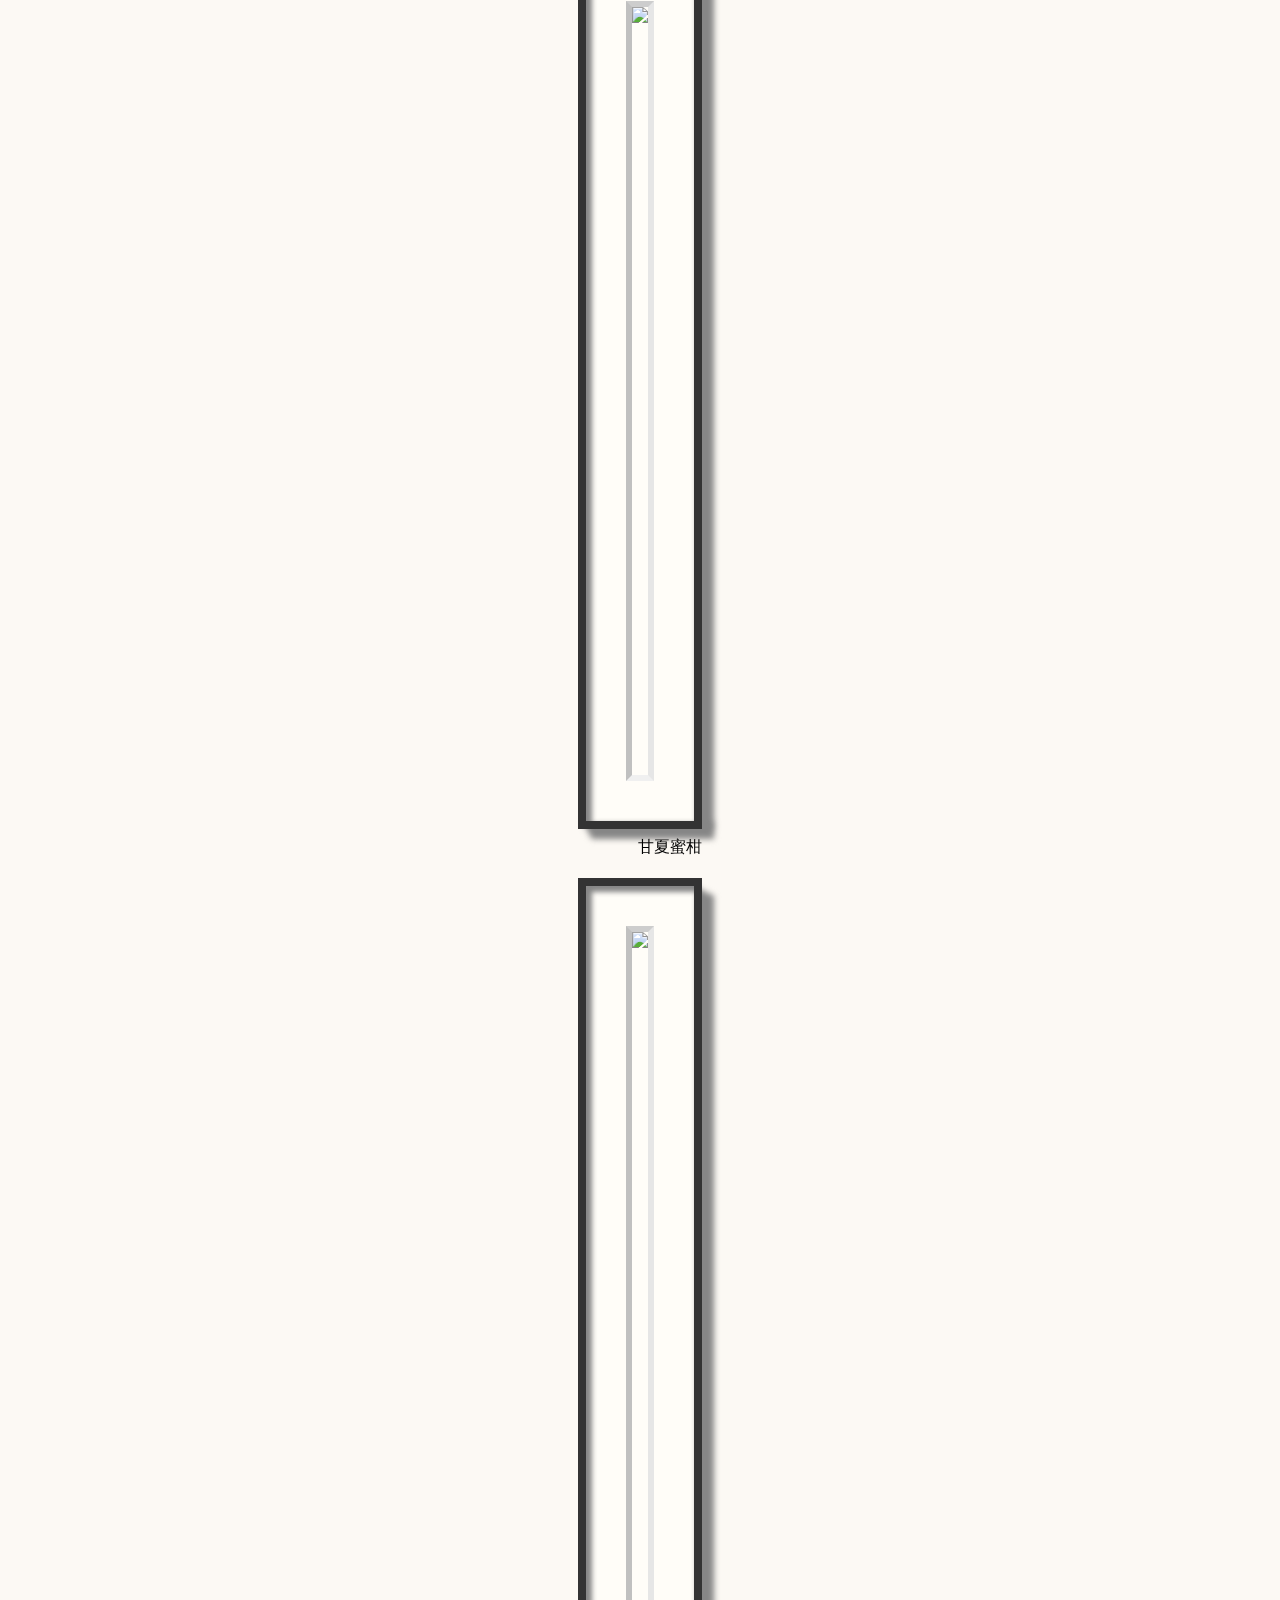
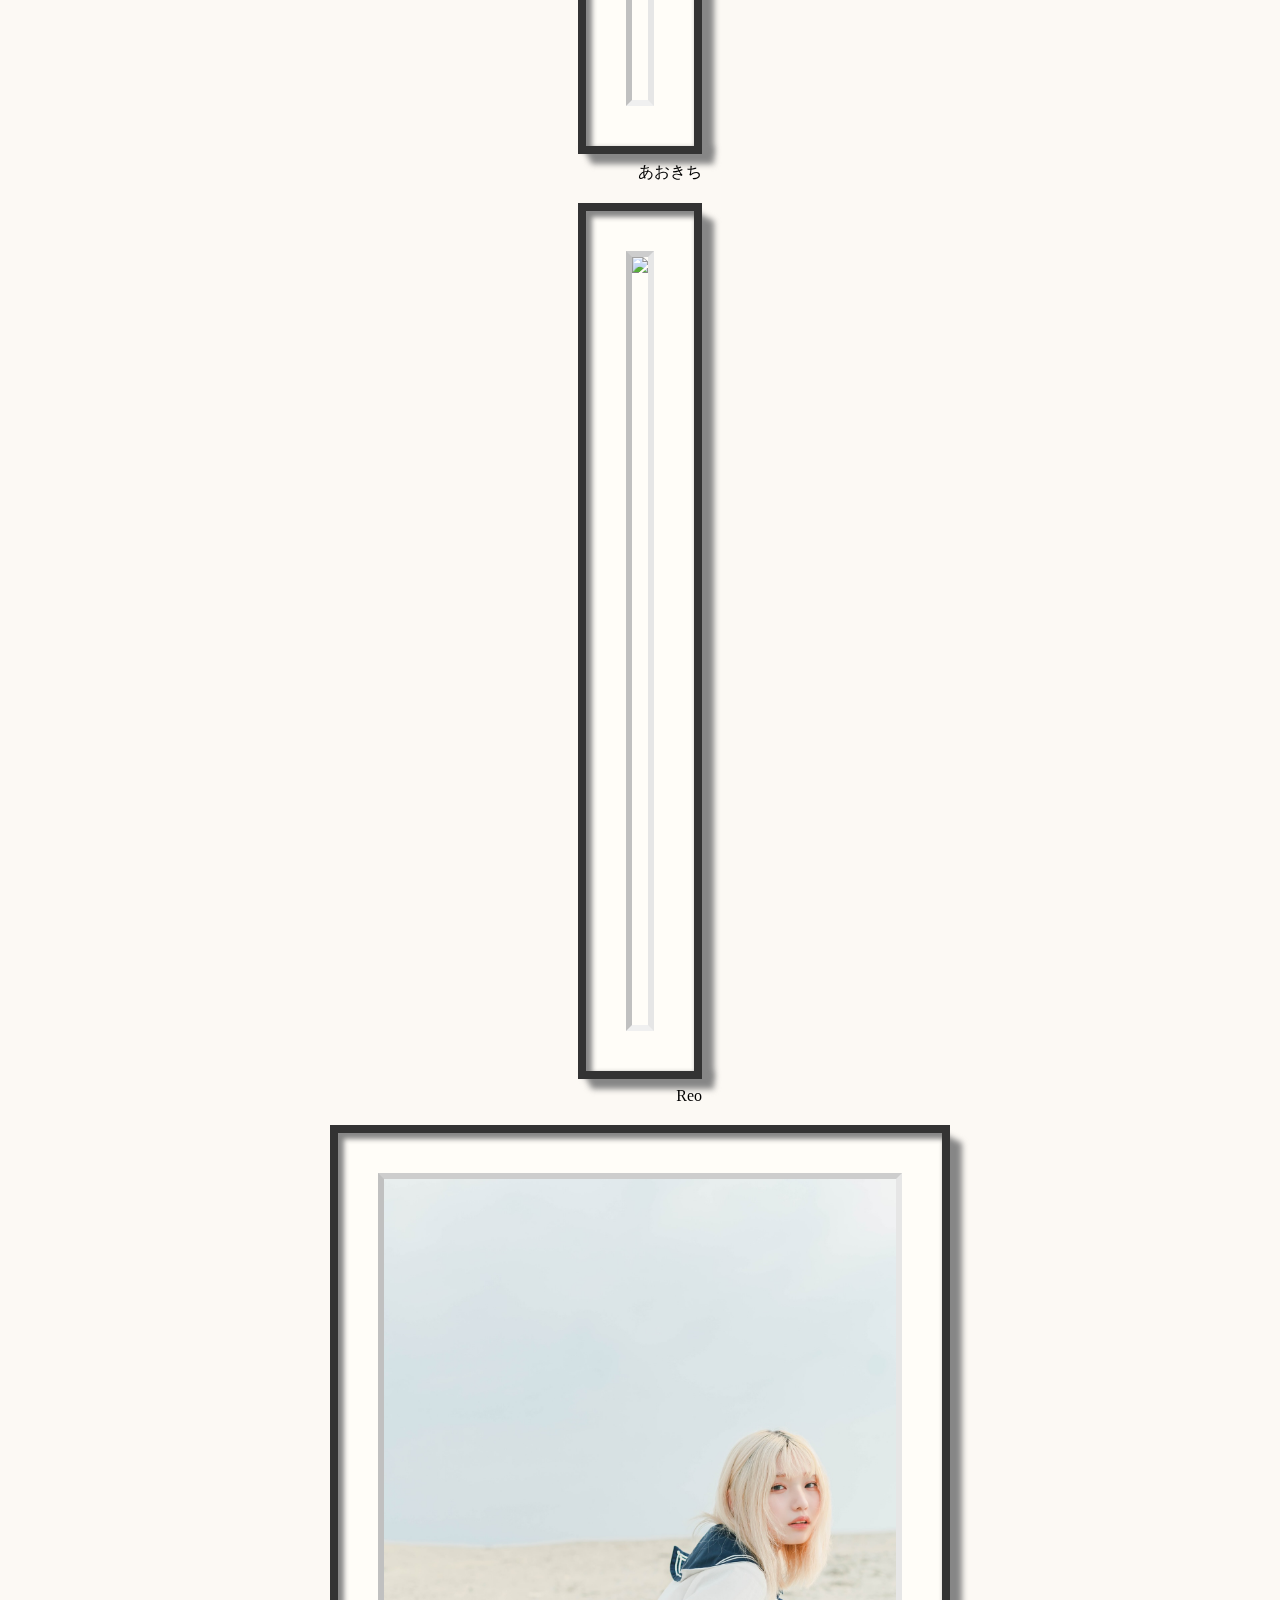
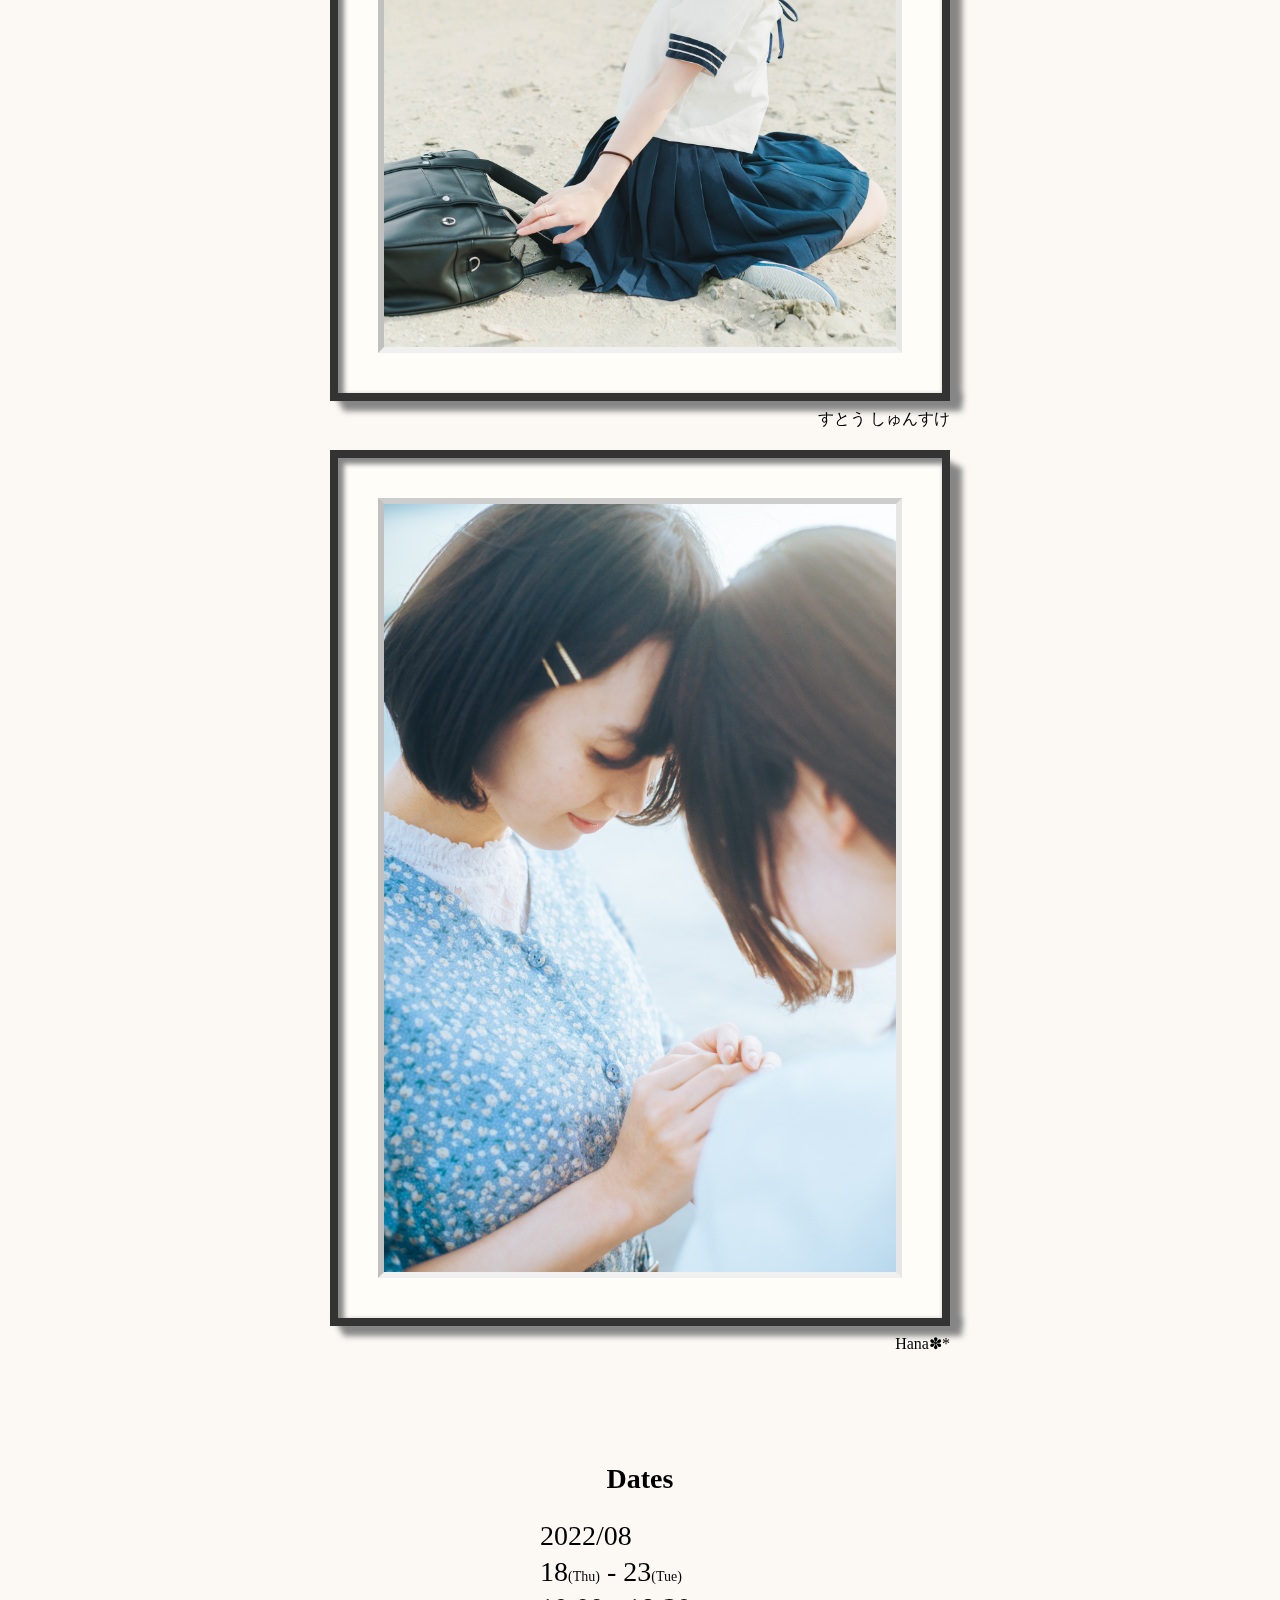
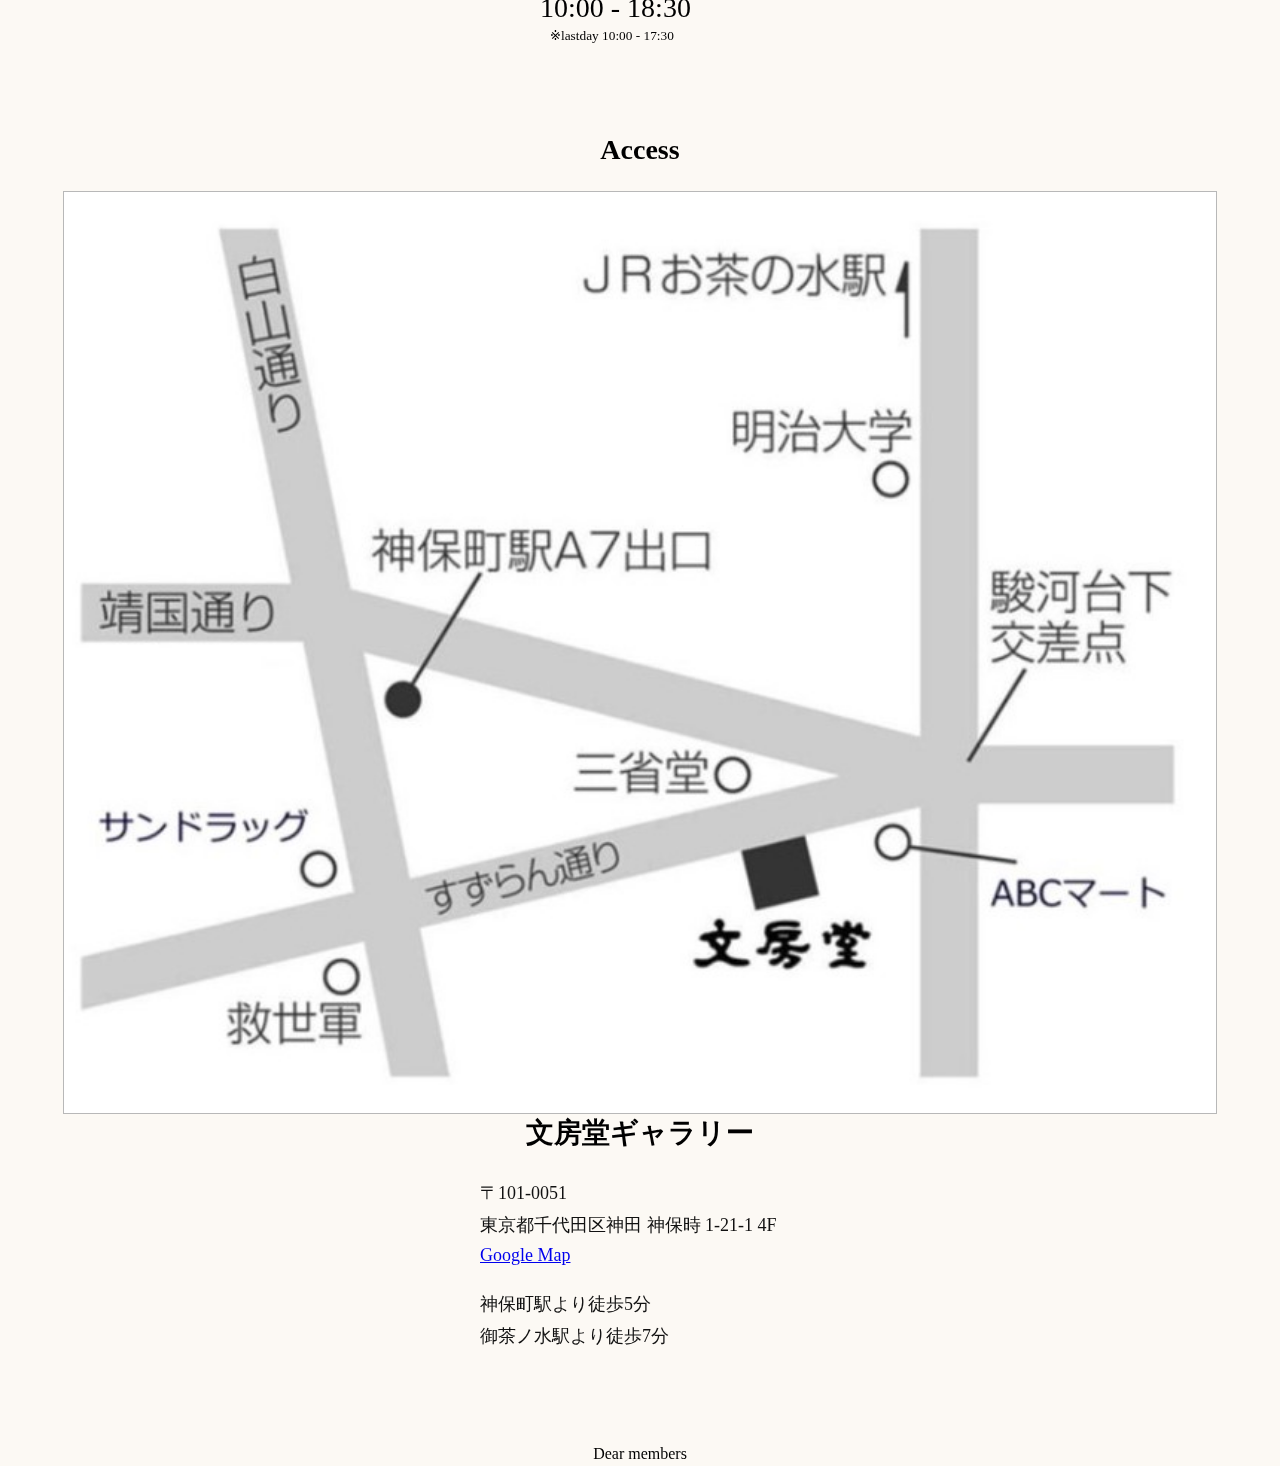
==== commit 2a8bdebe: "メインビジュアルの現在分を追加" ====
--- a/index.html
+++ b/index.html
@@ -30,6 +30,7 @@
         />
         <h1>Dear</h1>
       </section>
+
       <section class="about">
         <h2>About 「Dear」</h2>
         <p class="about-sentence">
@@ -51,6 +52,7 @@
           だからこそ、写真で表現するということに意味を見出したいと思ってます。
         </p>
       </section>
+
       <section class="members">
         <h2>Members</h2>
         <div class="film-wrap" id="film">
@@ -106,7 +108,7 @@
             <div class="photo">
               <a href="./members/rikkun.html">
                 <img src="./images/member_icons/rikuto.jpg" alt="" />
-                <p>Rikkun</p>
+                <p class="name-board">Rikkun</p>
               </a>
             </div>
             <div class="photo">
@@ -123,31 +125,110 @@
         </div>
       </section>
 
-      <section class="main-visuals">
+      <section class="main-visuals" id="mainVisuals">
         <h2>Main Visuals</h2>
-        <details>
+        <details open>
           <summary></summary>
-
           <div class="details-contents">
             <div class="frame-wrap">
-              <div class="frame">
+              <a class="frame" href="./members/yu.html">
+                <img
+                  class="main-visual-image-vertical"
+                  src="./images/main_visuals/yu.jpg"
+                />
+                <span class="shadow"></span>
+              </a>
+              <p class="name">ゆう</p>
+            </div>
+            <div class="frame-wrap">
+              <a class="frame" href="./members/suzuna.html">
+                <img
+                  class="main-visual-image-vertical"
+                  src="./images/main_visuals/suzuna.jpg"
+                />
+                <span class="shadow"></span>
+              </a>
+              <p class="name">すずな</p>
+            </div>
+            <div class="frame-wrap">
+              <a class="frame" href="./members/yugra.html">
+                <img
+                  class="main-visual-image-vertical"
+                  src="./images/main_visuals/yugra.jpg"
+                />
+                <span class="shadow"></span>
+              </a>
+              <p class="name">yu</p>
+            </div>
+            <div class="frame-wrap">
+              <a class="frame" href="./members/rikkun.html">
                 <img
                   class="main-visual-image"
                   src="./images/main_visuals/rikuto.jpg"
                 />
                 <span class="shadow"></span>
-              </div>
+              </a>
               <p class="name">Rikkun</p>
             </div>
             <div class="frame-wrap">
-              <div class="frame">
-                <img
-                  class="main-visual-image"
-                  src="./images/main_visuals/rikuto.jpg"
-                />
-                <span class="shadow"></span>
-              </div>
-              <p class="name">Rikkun</p>
+              <a class="frame" href="./members/kojikoji.html">
+                <img
+                  class="main-visual-image-vertical"
+                  src="./images/main_visuals/kojikoji.jpg"
+                />
+                <span class="shadow"></span>
+              </a>
+              <p class="name">こじこじ</p>
+            </div>
+            <div class="frame-wrap">
+              <a class="frame" href="./members/mickan.html">
+                <img
+                  class="main-visual-image-vertical"
+                  src="./images/main_visuals/mickan.jpg"
+                />
+                <span class="shadow"></span>
+              </a>
+              <p class="name">甘夏蜜柑</p>
+            </div>
+            <div class="frame-wrap">
+              <a class="frame" href="./members/aokichi.html">
+                <img
+                  class="main-visual-image-vertical"
+                  src="./images/main_visuals/aokichi.jpeg"
+                />
+                <span class="shadow"></span>
+              </a>
+              <p class="name">あおきち</p>
+            </div>
+            <div class="frame-wrap">
+              <a class="frame" href="./members/reo.html">
+                <img
+                  class="main-visual-image-vertical"
+                  src="./images/main_visuals/reo.jpeg"
+                />
+                <span class="shadow"></span>
+              </a>
+              <p class="name">Reo</p>
+            </div>
+            <div class="frame-wrap">
+              <a class="frame" href="./members/suto.html">
+                <img
+                  class="main-visual-image-vertical"
+                  src="./images/main_visuals/sutou.jpeg"
+                />
+                <span class="shadow"></span>
+              </a>
+              <p class="name">すとう しゅんすけ</p>
+            </div>
+            <div class="frame-wrap">
+              <a class="frame" href="./members/hana.html">
+                <img
+                  class="main-visual-image-vertical"
+                  src="./images/main_visuals/hana.jpg"
+                />
+                <span class="shadow"></span>
+              </a>
+              <p class="name">Hana✽*</p>
             </div>
           </div>
         </details>
@@ -160,6 +241,7 @@
         <p>10:00 - 18:30</p>
         <small>※lastday 10:00 - 17:30</small>
       </section>
+
       <section class="access">
         <h2>Access</h2>
         <img class="map" src="./images/map.jpg" alt="" />
--- a/style.css
+++ b/style.css
@@ -239,6 +239,12 @@
 
 details[open] summary::after {
   content: "CLOSE";
+}
+
+.details-contents {
+  display: flex;
+  flex-direction: column;
+  align-items: center;
 }
 
 details[open] .details-contents {
@@ -256,8 +262,8 @@
   }
 }
 
-.fram-wrap {
-  width: 100%;
+.frame-wrap {
+  width: fit-content;
 }
 
 .frame {
@@ -268,14 +274,20 @@
   display: flex;
   justify-content: center;
   align-items: center;
+  width: fit-content;
   padding: 40px;
-  width: calc(100% - 96px);
-  height: auto;
   position: relative;
 }
 
 .main-visual-image {
-  width: 100%;
+  width: 60vw;
+  border: 6px solid;
+  border-color: #cdcdcd #e6e6e6 #f0f0f0 #c0c0c0;
+  color: transparent;
+}
+
+.main-visual-image-vertical {
+  height: 60vw;
   border: 6px solid;
   border-color: #cdcdcd #e6e6e6 #f0f0f0 #c0c0c0;
   color: transparent;
@@ -319,6 +331,8 @@
 }
 
 .name {
+  width: 100%;
+  display: inline-block;
   font-size: 16px;
   text-align: end;
   margin: 8px 0 20px;
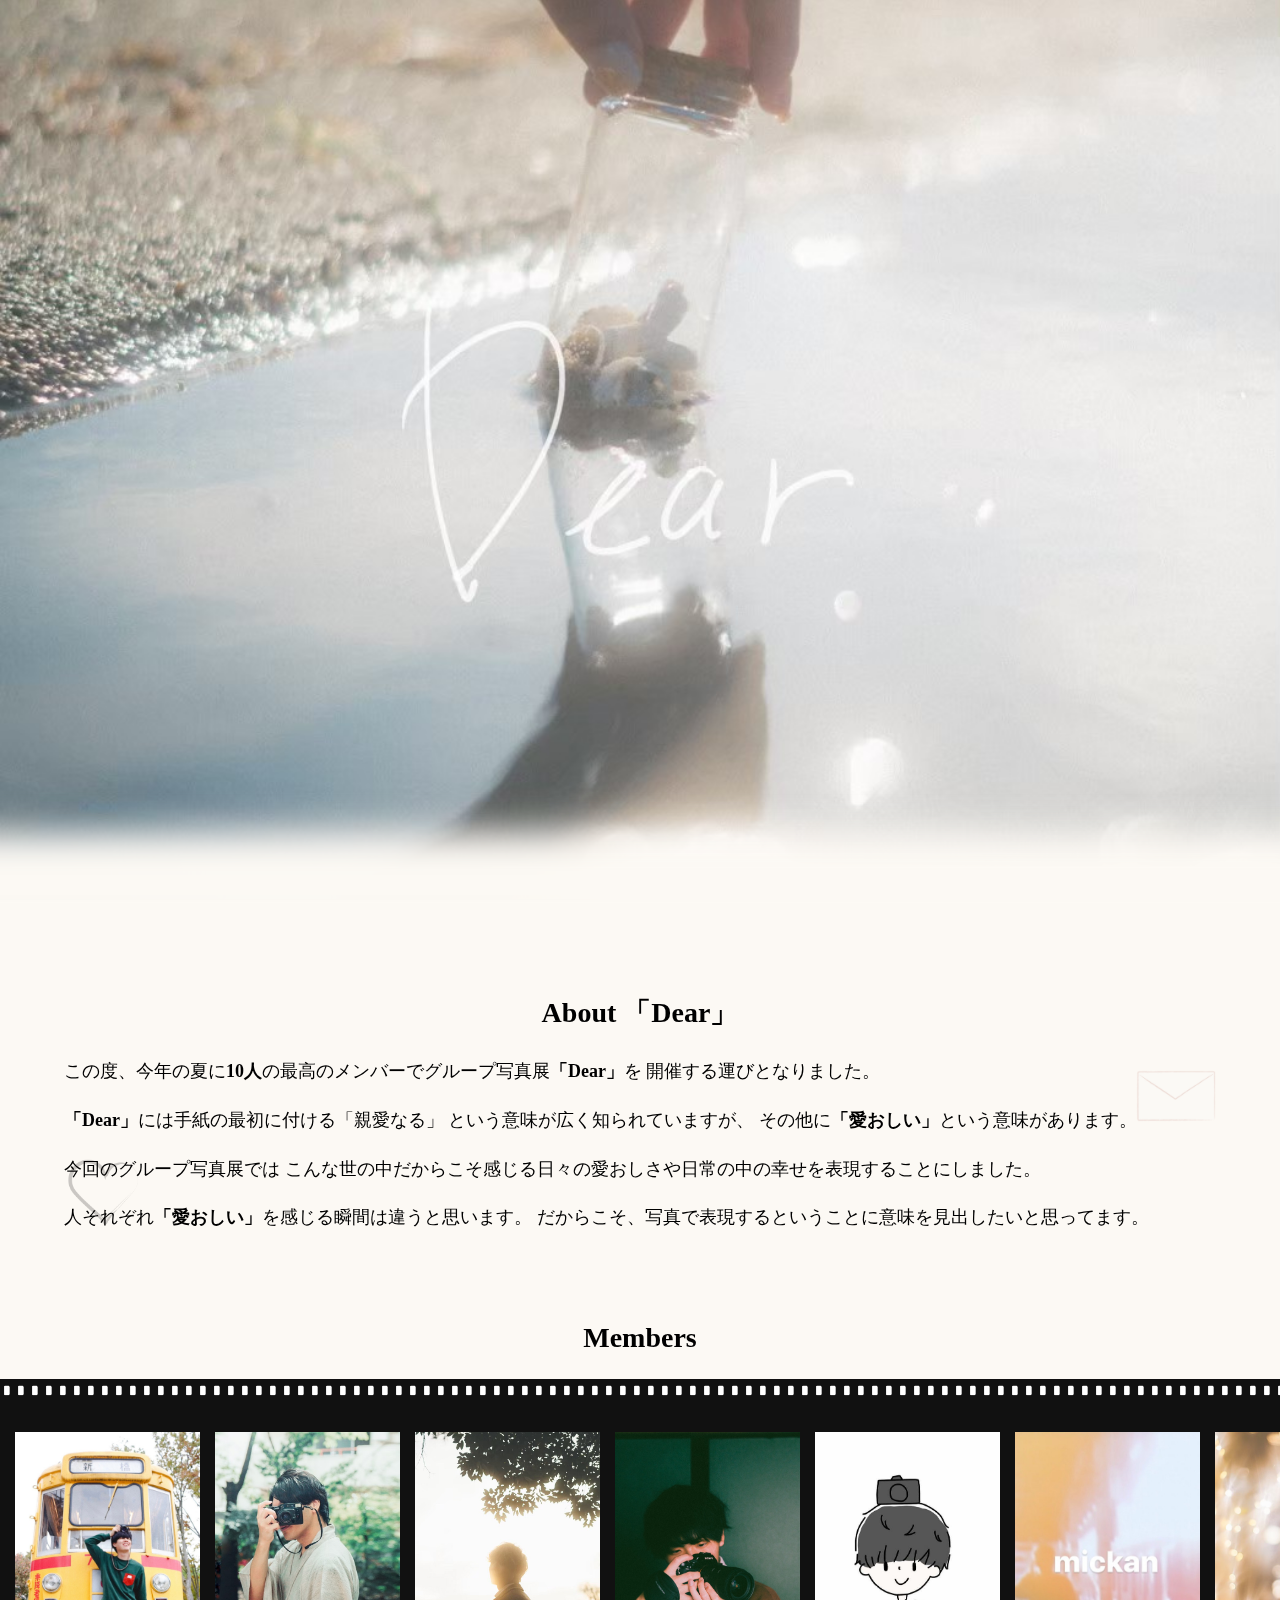
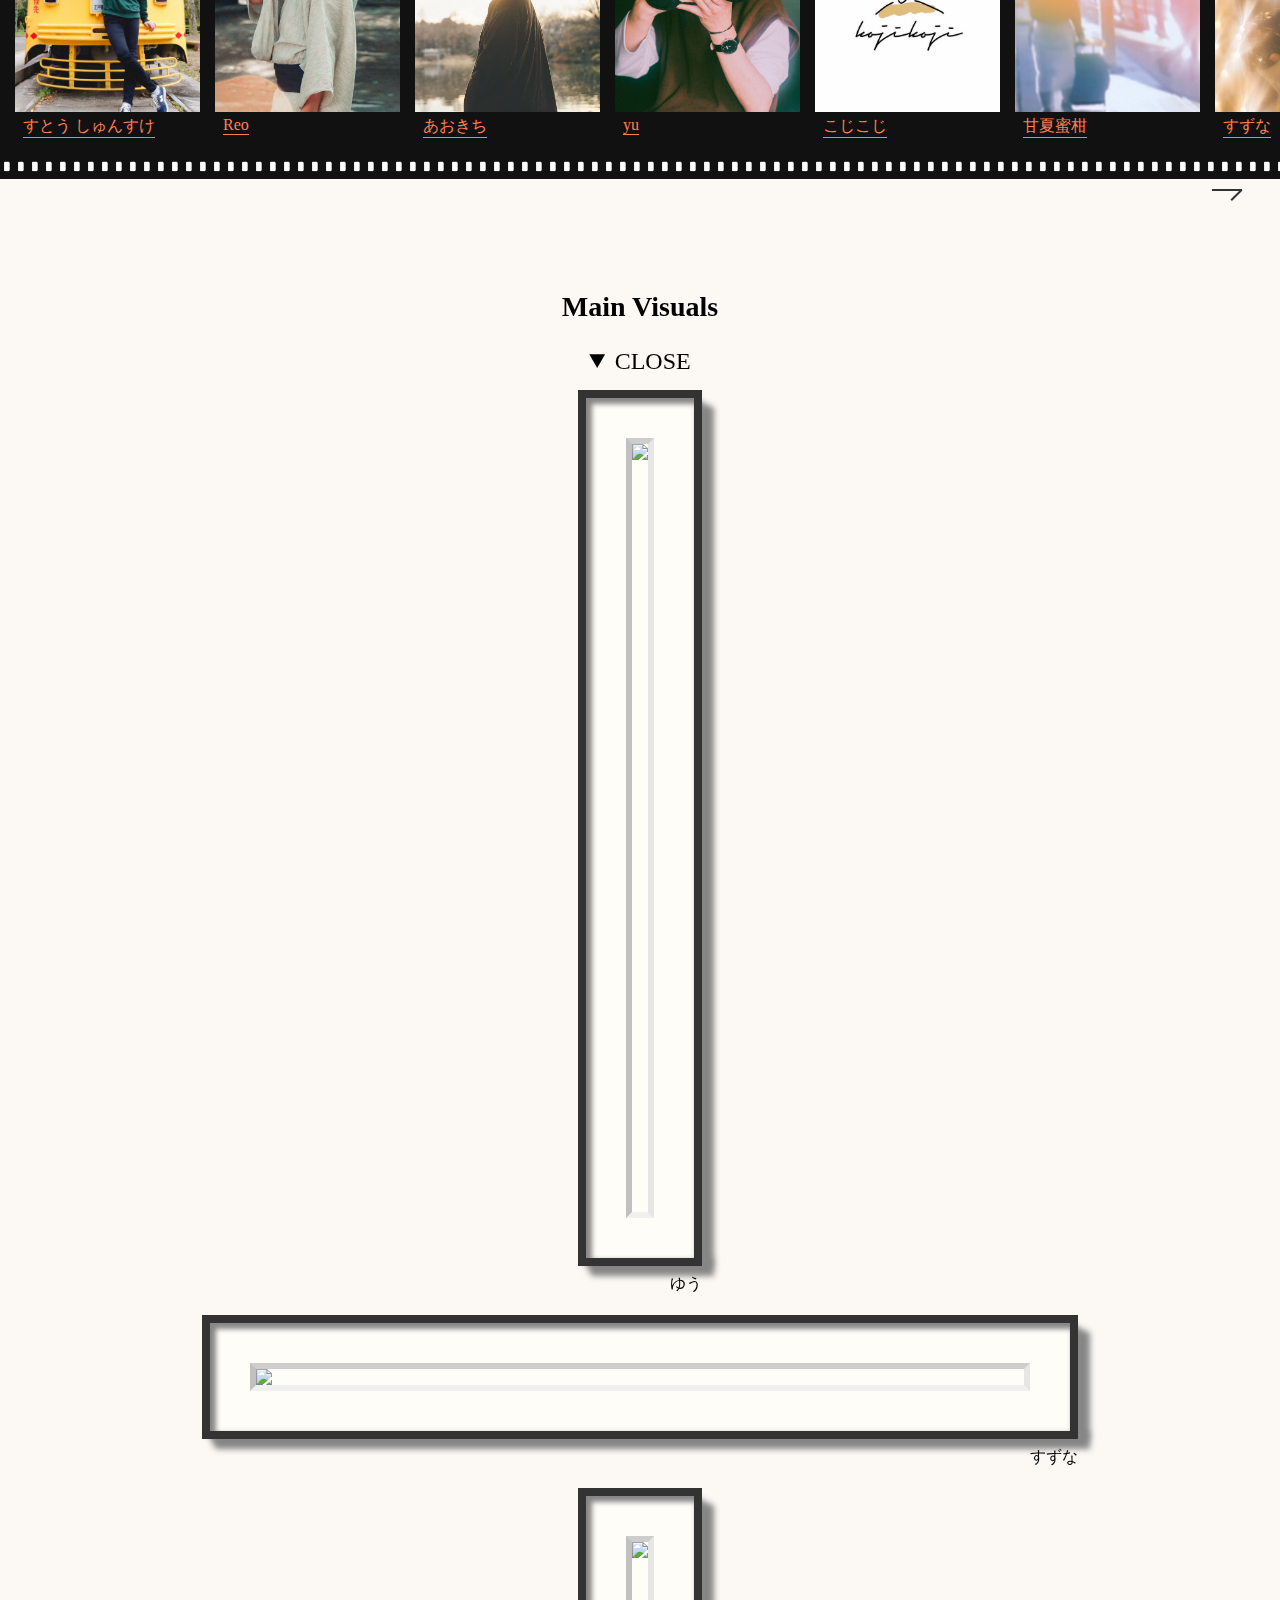
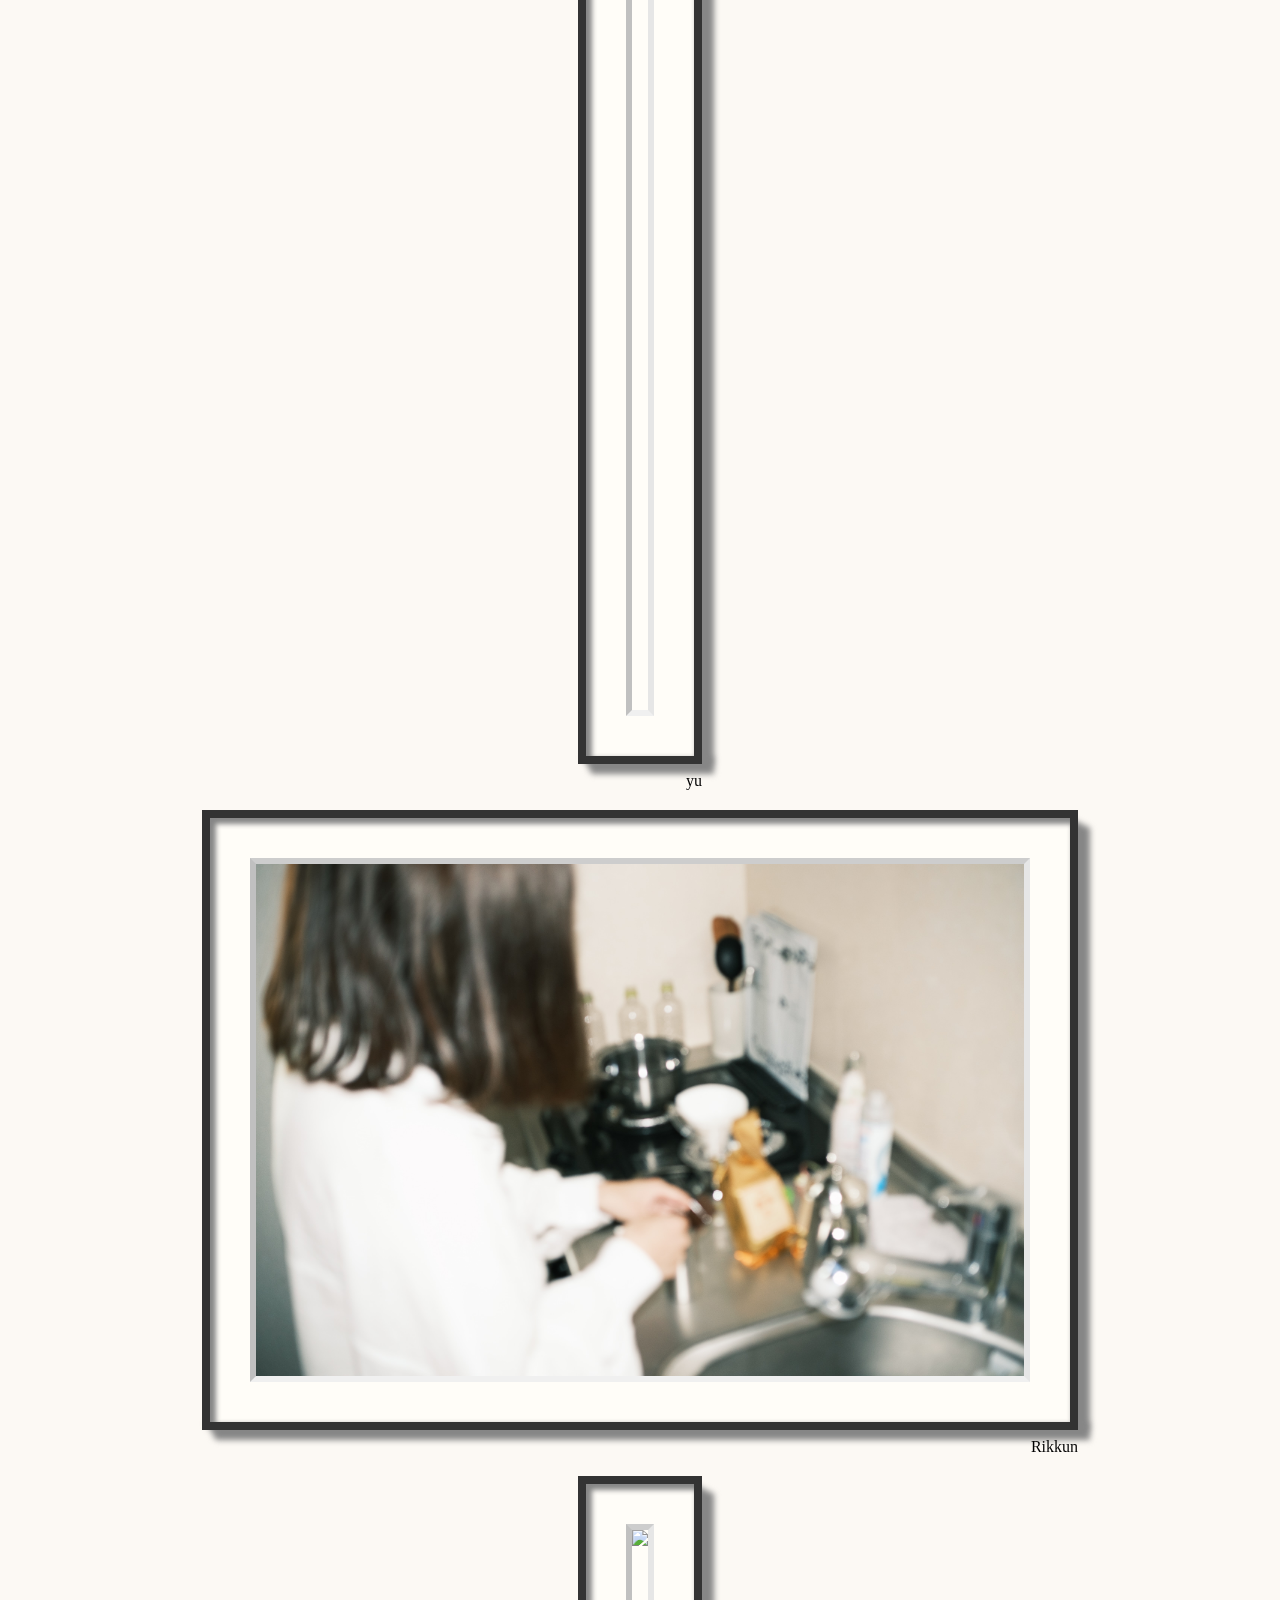
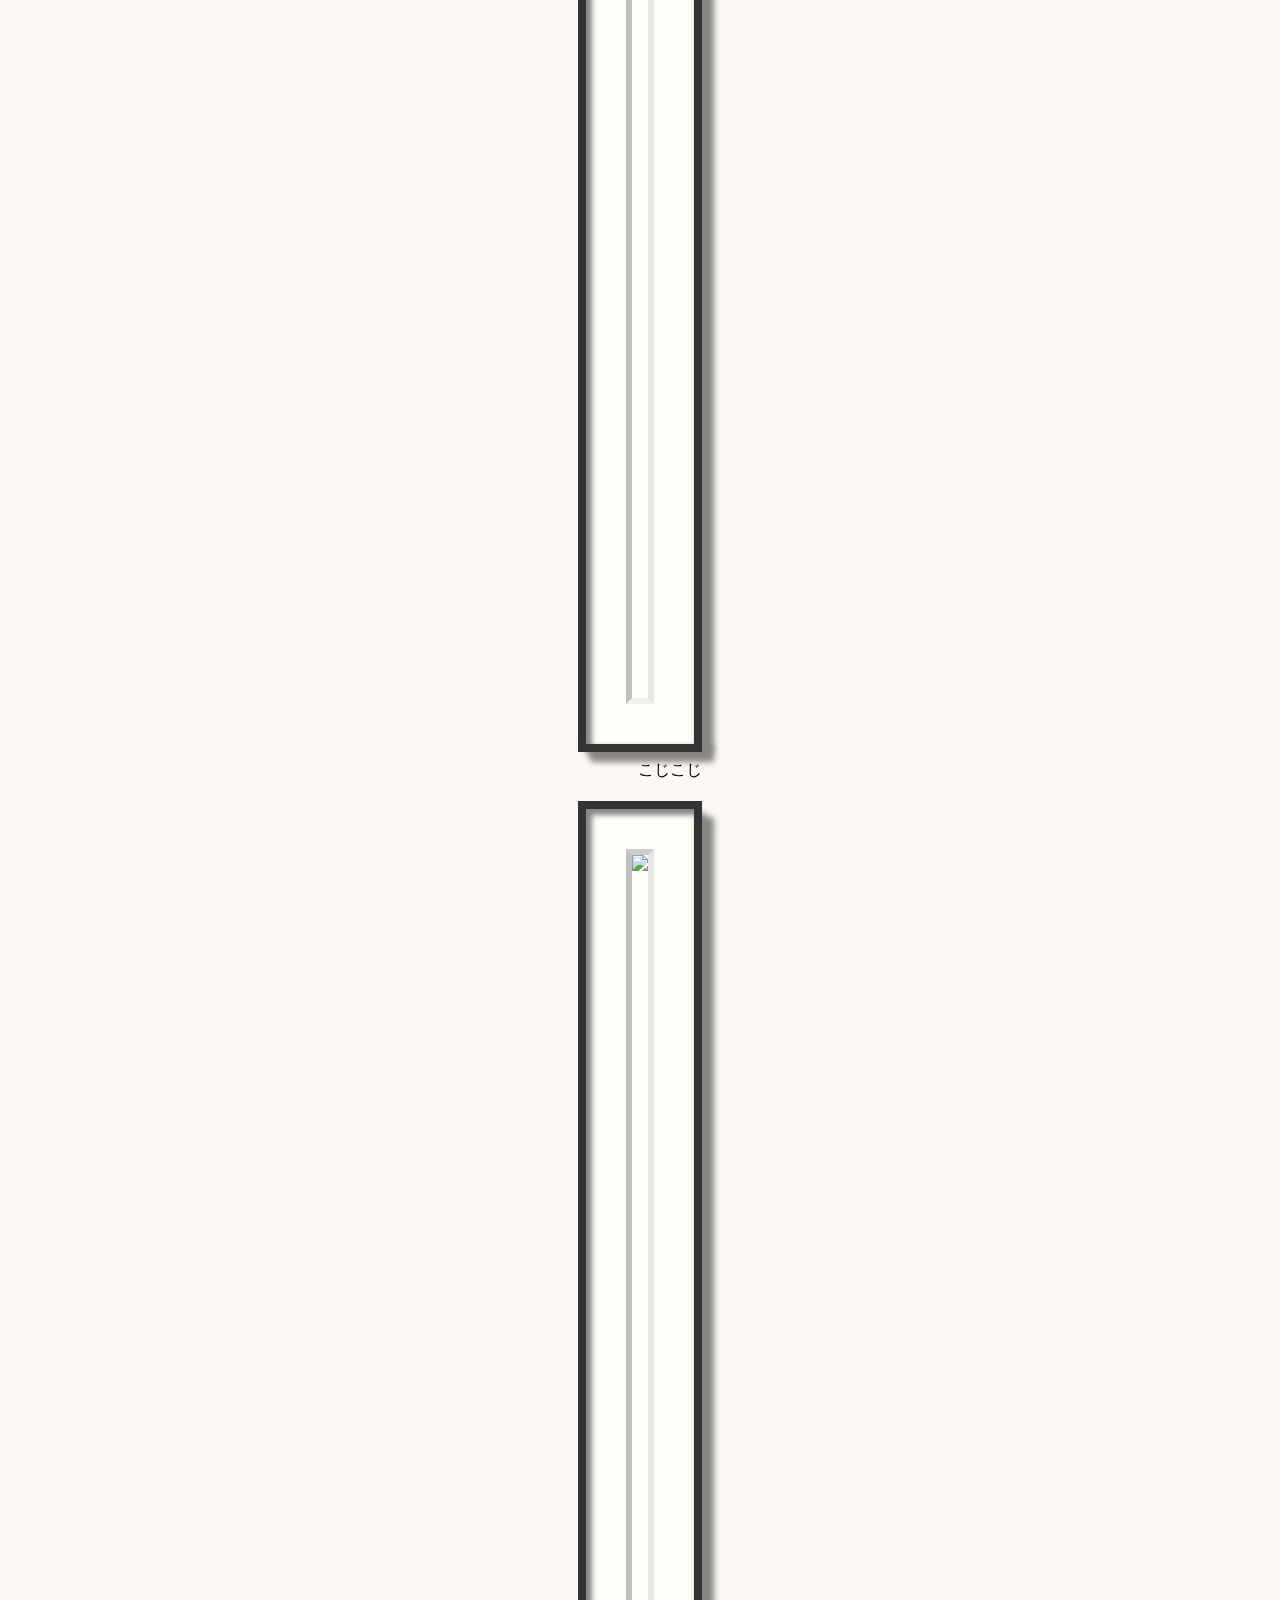
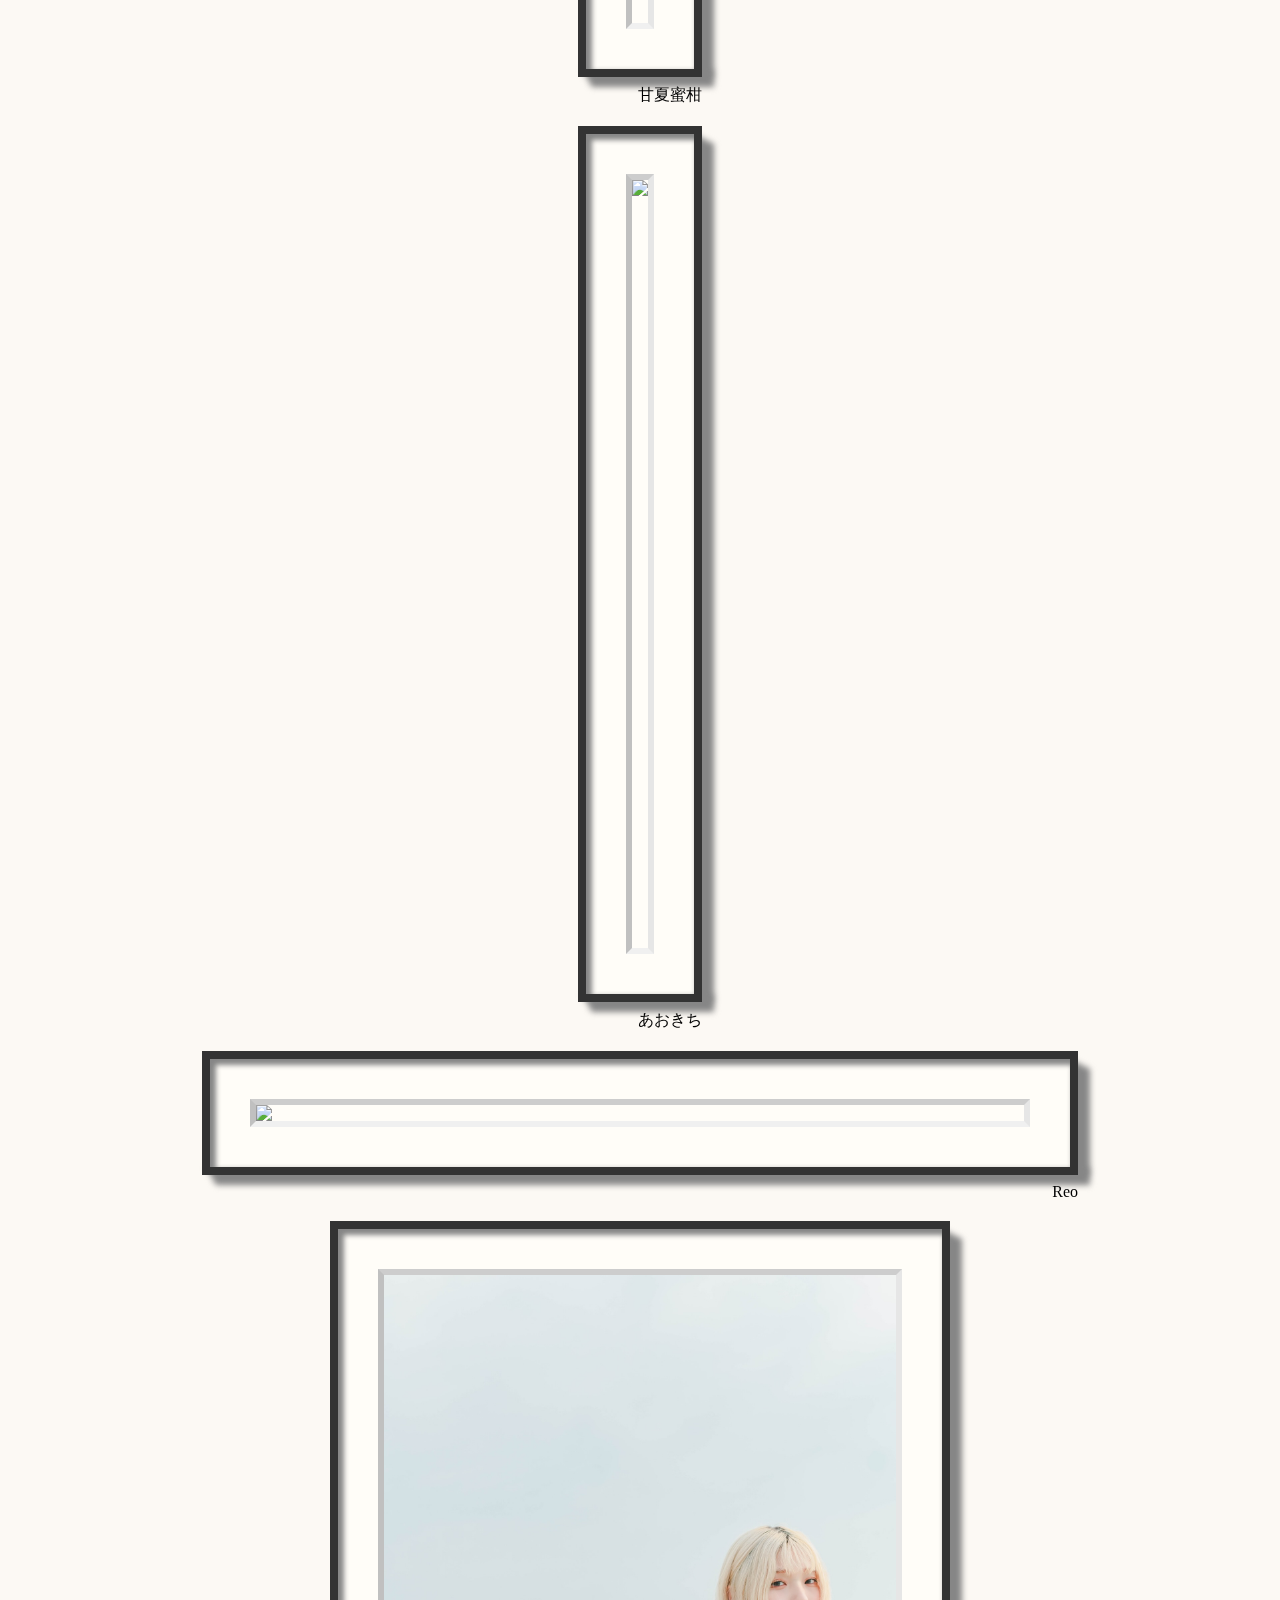
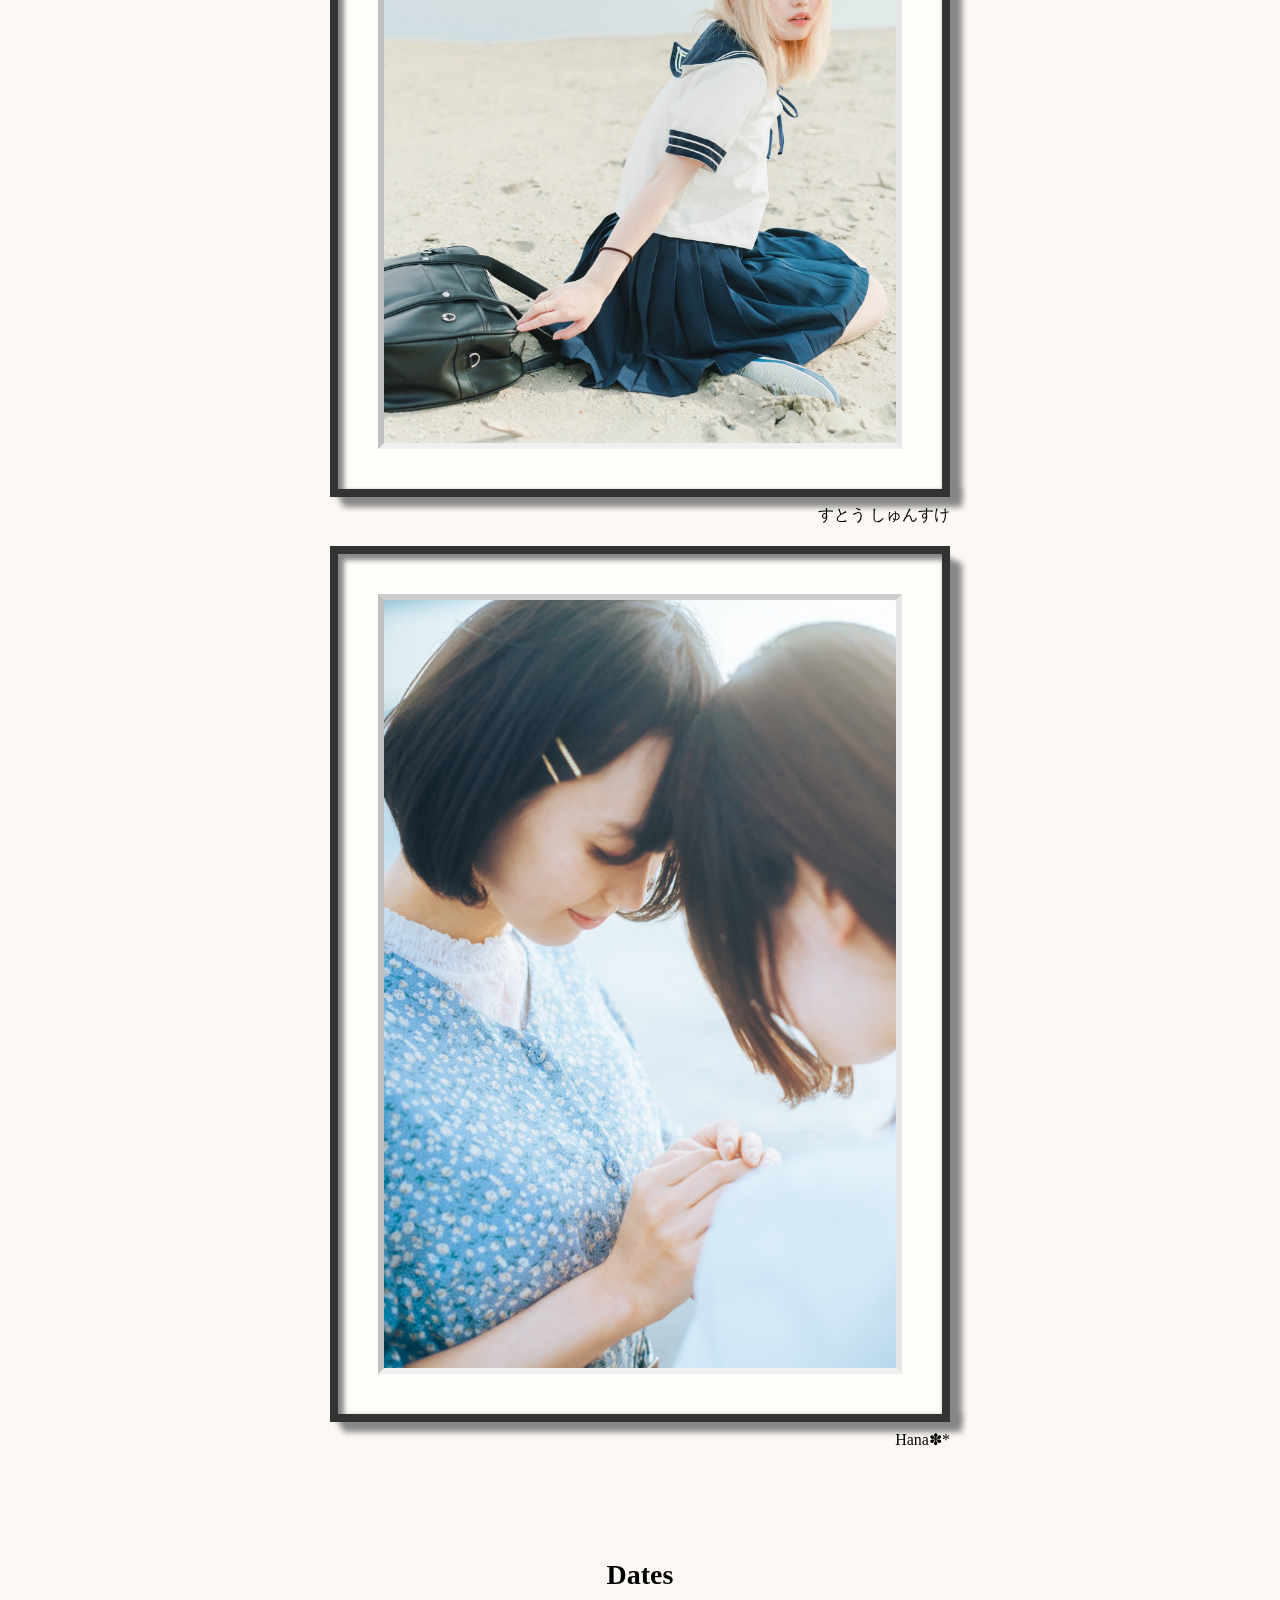
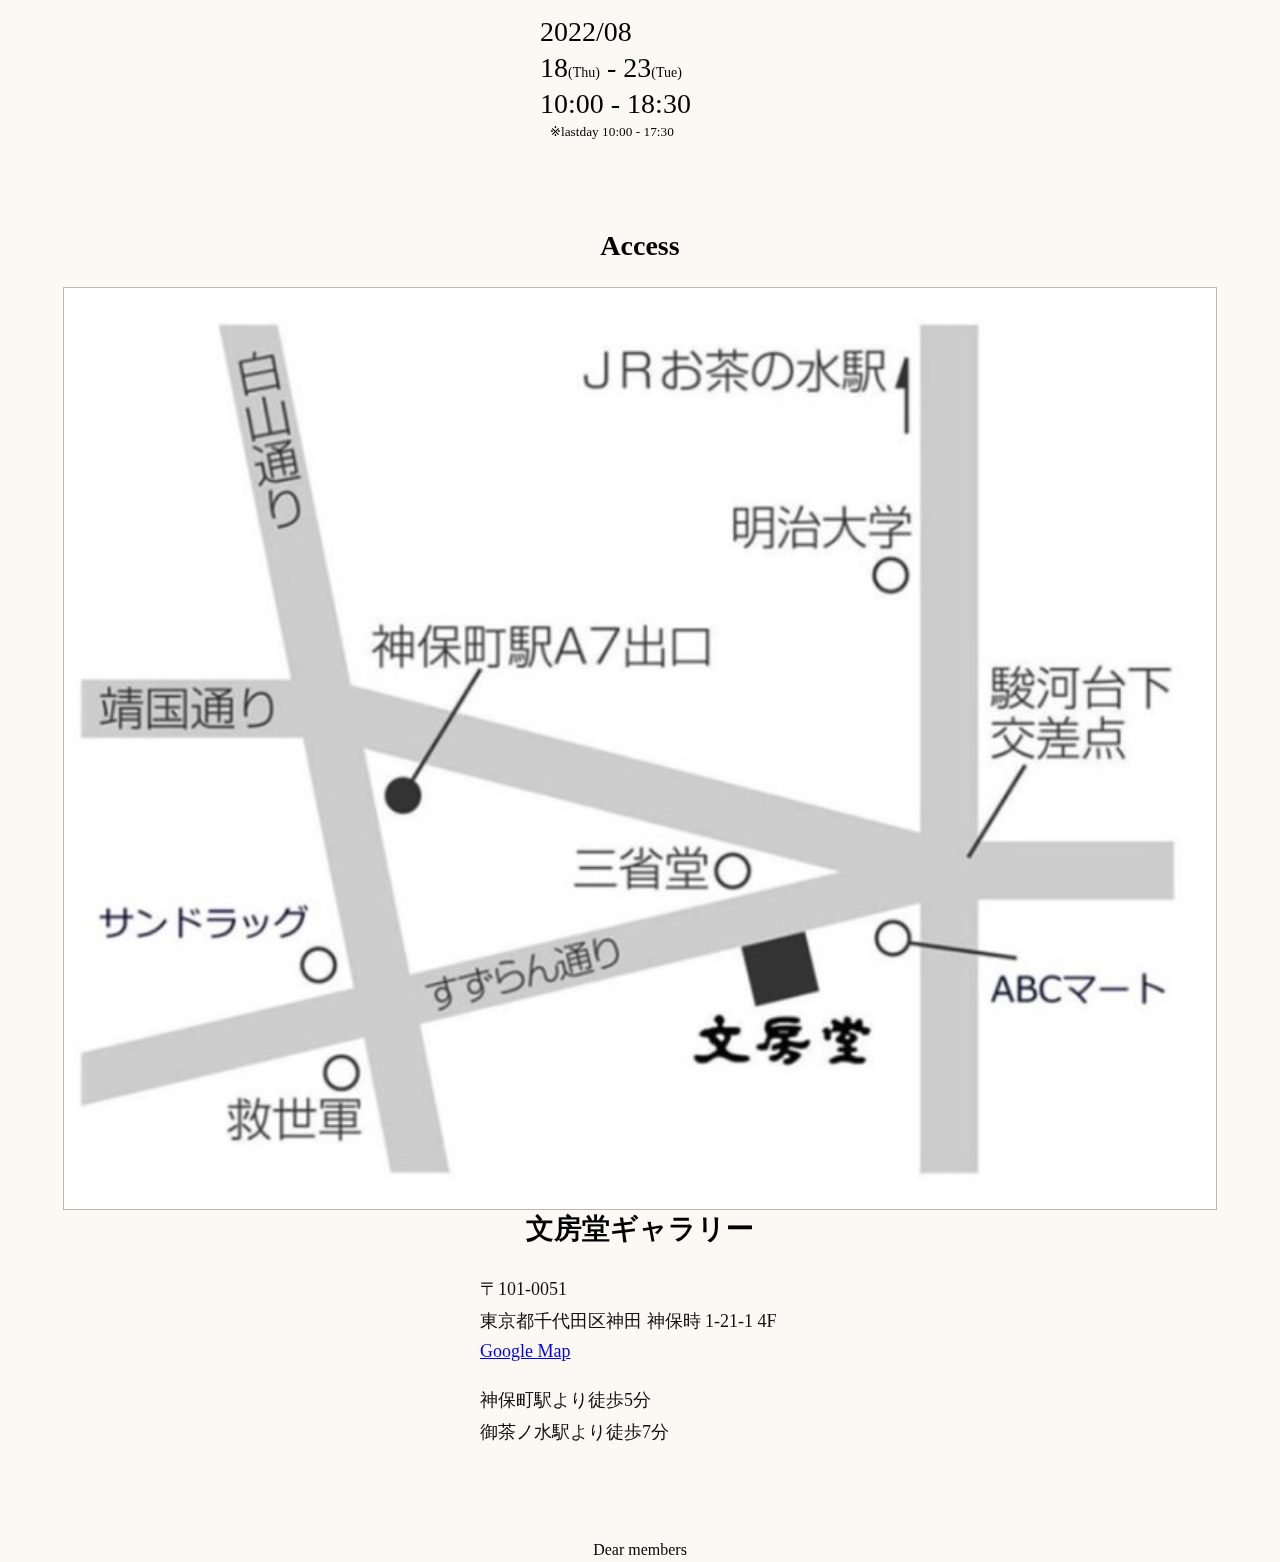
==== commit 3e2bdf00: "全員表示する形でコミット" ====
--- a/index.html
+++ b/index.html
@@ -129,8 +129,8 @@
         <h2>Main Visuals</h2>
         <details open>
           <summary></summary>
-          <div class="details-contents">
-            <div class="frame-wrap">
+          <div class="details-contents" id="mainVisualsWrap">
+            <!-- <div class="frame-wrap">
               <a class="frame" href="./members/yu.html">
                 <img
                   class="main-visual-image-vertical"
@@ -144,7 +144,7 @@
               <a class="frame" href="./members/suzuna.html">
                 <img
                   class="main-visual-image-vertical"
-                  src="./images/main_visuals/suzuna.jpg"
+                  src="./images/main_visuals/suzuna.jpeg"
                 />
                 <span class="shadow"></span>
               </a>
@@ -229,7 +229,7 @@
                 <span class="shadow"></span>
               </a>
               <p class="name">Hana✽*</p>
-            </div>
+            </div> -->
           </div>
         </details>
       </section>
--- a/style.css
+++ b/style.css
@@ -279,7 +279,7 @@
   position: relative;
 }
 
-.main-visual-image {
+.main-visual-image-horizontal {
   width: 60vw;
   border: 6px solid;
   border-color: #cdcdcd #e6e6e6 #f0f0f0 #c0c0c0;
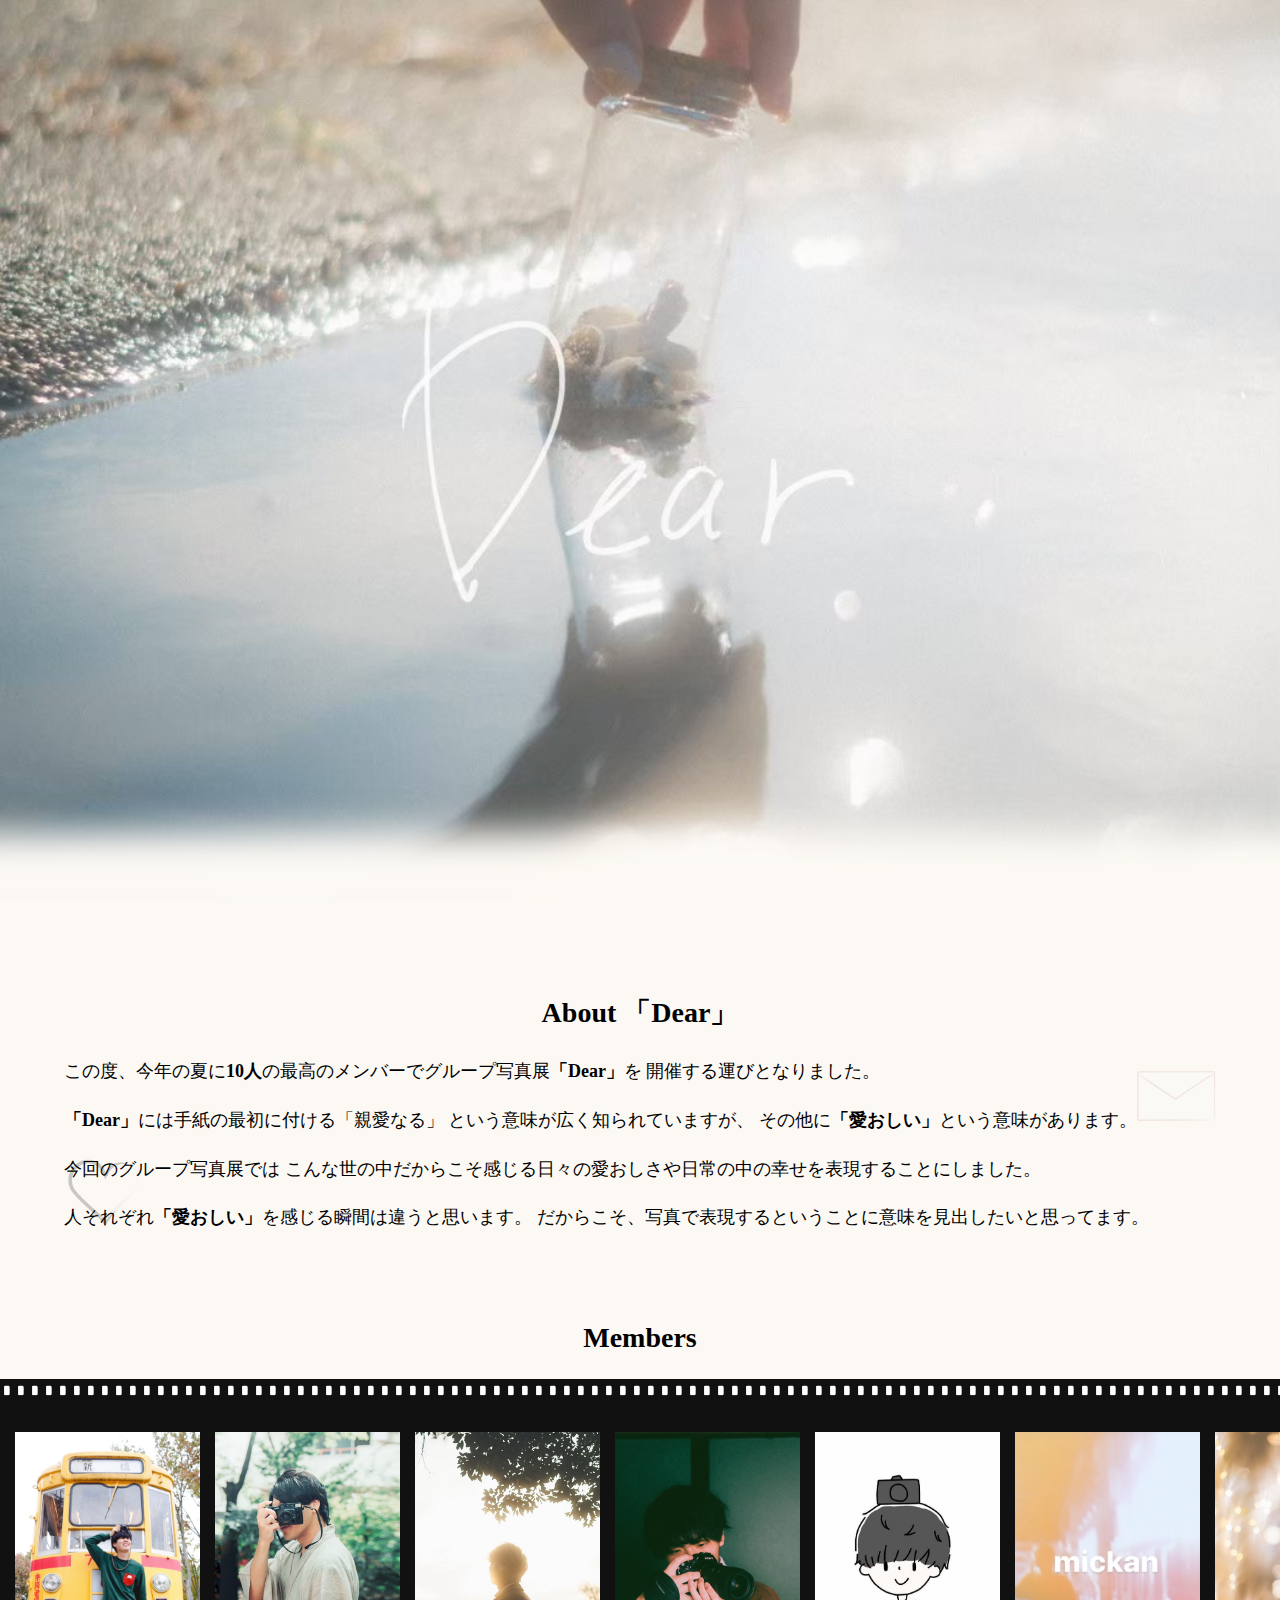
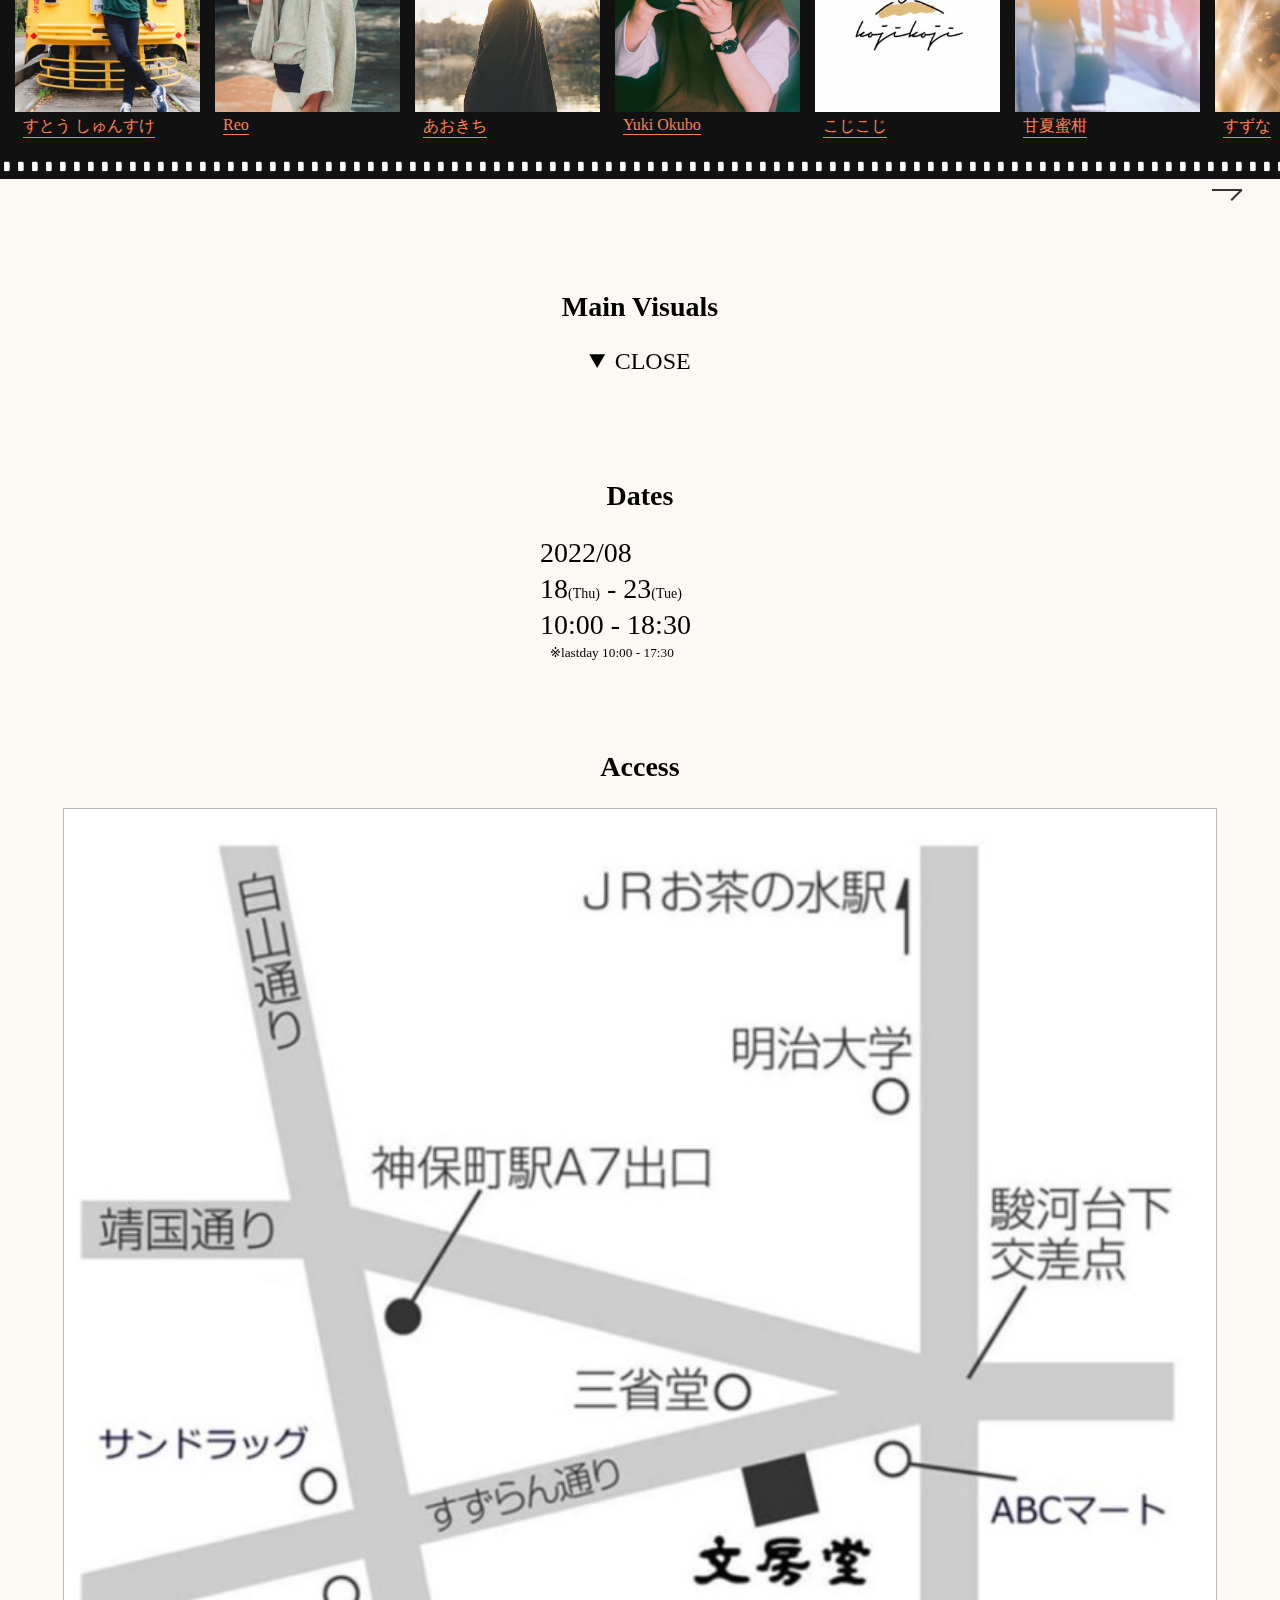
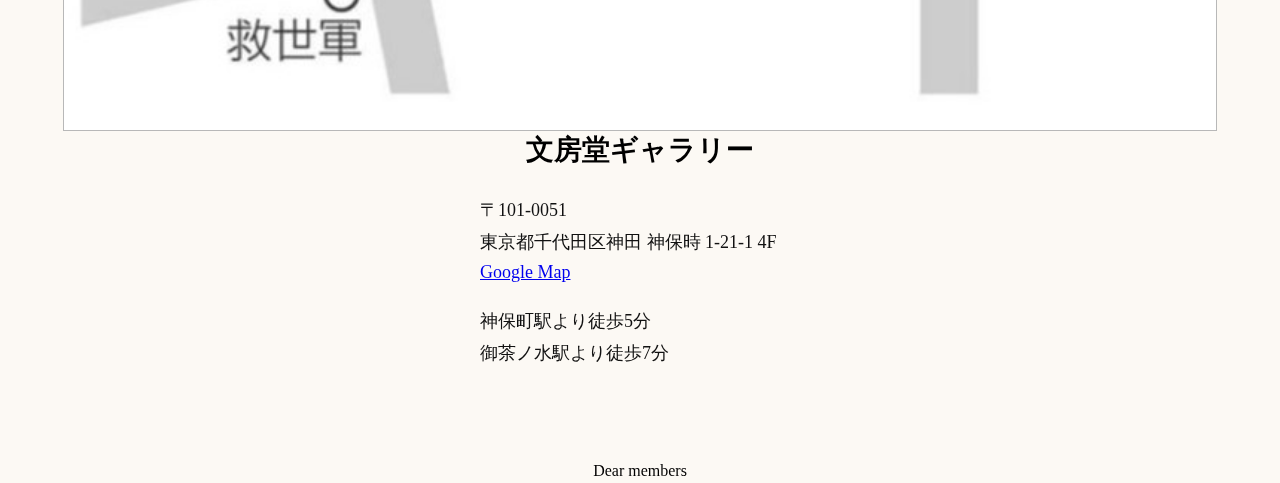
==== commit 2d88703d: "タイマー作動、名前変更" ====
--- a/index.html
+++ b/index.html
@@ -78,7 +78,7 @@
             <div class="photo">
               <a href="./members/yugra.html">
                 <img src="./images/member_icons/yugra.jpg" alt="" />
-                <p>yu</p>
+                <p>Yuki Okubo</p>
               </a>
             </div>
             <div class="photo">
